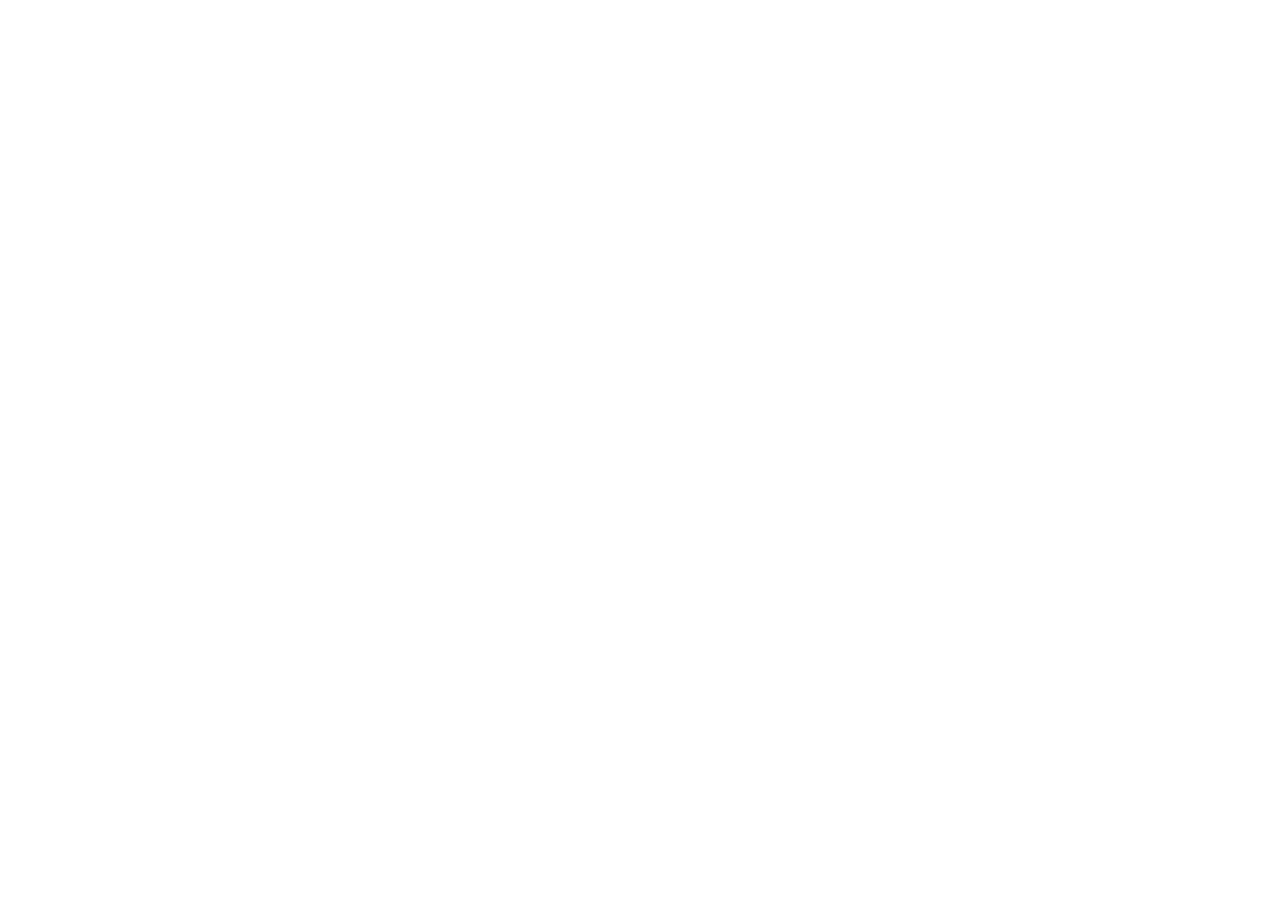
==== docs/index.html @ a7eb5d89 "Add files via upload" ====
<!doctype html>
<script src="https://cdn.jsdelivr.net/gh/kitao/pyxel@2.8.3/wasm/pyxel.js"></script>
<script>
launchPyxel({ command: "play", name: "Newgame0318.pyxapp", gamepad: "enabled", base64: "UEsDBBQAAAAIAOMNdFzLtXdbDQAAAAsAAAAiAAAATmV3Z2FtZTAzMTgvLnB5eGFwcF9zdGFydHVwX3NjcmlwdAuKjw+Ij4931yuoBABQSwMEFAAAAAgA4g10XLkzhNAFNgAA7A8BABcAAABOZXdnYW1lMDMxOC9SX19QX19fRy5wee19a3PbuJLo9/wKjFK3hp7IHlEPW9Y5nlt+KI53/bq2M5lMKldFS7TNDUVqSSq2Tyr//XY3QBIgAZKyk83c3VFNxhLZaDQajUZ3A2h480UYJWzx+OD6Lzz+I3KCWTh/8eIlO3TmLrtMnMSNX1xe7V6NJ1dHV8djtsM64vfro/HxAfy20/dn707hZ1f8PBmfvoWfPfFzb/eKF++LB4e7J+Oz38cX8GggPdo/Hu/is00k4srzXXb1uAAaro6Ox5PLoz8RxZC9ZBfuZzdK3BlLQvh9E0YsTpxrz/eSxza7Xibs3mVTJ4Cnnu+zWeTcs173oddl8SLyoFEsDJiXcLSHF7uXl9Qy+vn67GJ8eUUto98nZ29Pr3aPeOPoyTug9oIaRz/3dy/TttFvwYmBQHd8dsZbJMoeH8OvLf5r7+Lo4JDaJFq4e4o83ea/jnd/30U6BGGXp2fv8Kega/8NkDnZPz67HFM/dOXHZ+djpMEWJJ6e7+MvQeDeGbXXHqT0/44k2JvA11P3nu07n13iPfbBibNgB07isHXg+cyNvdsAuH4MgrJ+7cTw9V0Y+TMCs05Dduk6a1CqMzqMnDhuM3v0OozcOGmz7ugkXAaJ4wVt1hu9A8mKrAt3Hn52Z2tt1h/tO3Hiu202GF2F9wAzHO1F3uwWnmyPLqG6NjseHTufnTa7HF0G4X2b7Y32Qqxjf4QUvyCBnJzsnkNbPrxg8Gl1n/lptQWey2d9vheelMxn40nRqVC1uDV4BvDHVkp1uzZ8KhEZ6FFKcTTViAz8kUulaCoRafqrUCpHU4VI1+9KKRlNBaIcj/yRiql48FGNPGsR2cqPKkw6PGopu/RpiKdcsAGiMp56NDpEJTxN0GgQFfGo4B3xqUdUwKNH0wCRiseEph6RgsfW4RHfVsCjQSN9r0Yk4SnC1eGxV8CTt0uDx9biKUF1OtWMVhBV4KnpLxVRFZ5K+THiaTgiatv1BEQN5XAFNJXjYgU0NeO9KZbvqMfqUZWRmPBU4NIiqcJTxGVC0ARPt5vKcw2WWjzddLz/jedvPH/j+RvP/yw8Zb2e4jE91+LZ5p8m9FThQRy2rSIy4Dmmj6FdhGegItLjOa7H04Se42o8Ov7wKaxMTV9FU+gvDRrNp0xNrfiY8ew/G43m84PxlKyQp+IpcuhZeKQOAzwfX7w42T2fvDs6uHrDdpjvBlYW9vrQ+bhGb9+Mjw7fXBVfr1FENbwP8pCeNX5YOMGMR1F5eBQjqa+Xvs8up5HrBqw72HyAf0pMb3P02g/DqM22Ru8c33+B8U417rZV80k5srVZ+XkSHFWgvk6fqHDinwSXPnka3NZmqd5NTb3fur2lVtbBldrzTLhSu79je7dEK1Vxyn6ncNwNwOeyt5z//v5wRfoMcKWWPguuxI8tLVyZ/vTzN9yz4T5ydShr6FQ/koKmH4qGTl+Dgp76oGDZ5cL1/RHVOHNv2GTiBV4ymVix69+0WeDM3TabLybTEJdV3Jsbd5pMkscFPF2E9260xoviB0tsYAGoCv+oLwQOeCe+qa8lzAAi/3rJfr5zHf/nNvt55sydW/dntSSRAWXoL60m+uG14/OGxS8uz8fHx8CDXVwIo2dW6w3ga7VZr52h7nXWBOTro4txDvnai1yA7OeVt1m3kzFv/86JnGniRjUMvFsgE9vMSRJn+qmNgG4Qw4t4McP/IaU7p2HgNmen8zC5W8Cru4X6QvsQoecL4n2xVzQPOZXwgn9RXwrS4a34pr6GBsEr+L/62Hc/uz6tcqq9/rCgpVDl4W3oz8pPOZMIN33xbtJvrg/kfPiogi8XMydxJ3HiJLEF/ZV2j/IcISWOv2T7jj9d+gDAOMF80TEM2PiP8wwscO8nWXvYK2ZlTfn1VxKOFBBIzGF/kxiRV0lkeTc32McZ6LoEqkAqrMzgyyBCOF7tsAH7hfDrYeYE0zXCCEGohEnloRKIhFIiTUOOAjFXISI3WUYBu4qWubSJZ68d6P10OJ6EQdxsMJYGInTf5NFzfRiOKH/pd29+O7nxfPd7Ds7nDLeMbFSa6ffycMpg8h8qUNpOAEm/pkw9Stx5DUfL0wJweI4L8DudxkyrnQGApT8LjQ0CUjkLqPwlSpC/9CXX3W6cGBv20GaP0P3Qdup6LhXl1jwA2gf10SM8eixwF9AgZ+GPVtXhH/VFuHBx58OOKt+n5/s1BIv52o1jmKvAe/LiyTz87AW3O4SozW6cqTvxntwSs8iLKnE6EV8LPEgpQUak3ws4ws/uJPHm1JEF9S/ohhfpN/QR2Z6/dHHfB24XwV0f7BAdyY2NjVJpXnOHF5vRpg8otlxQKd+9SXCjCIu827ukOFsIDjuLhcQ0VO5hUmibqti5inphbOQreT7E+azw/jcwS0ZA8Ak8YrgF6REesJsImB8rFVVxj5oCwjHD3uRbrjamd6E3da0PVgeYsNZm+Hedvtht1sG/6+mXDv79uKagCwBd8Jjq6weYArECITLw41GBVn68ZG+JpUz0SDbBIvUKJPBjBjKJXQZEE/k72GOF/lTKuL621HqpmG0qtm5L5TrFYl1TscpSvSp2gBYC3T8Nfd+LPeDDvZfcsXsH7BrQpL7zSKoUcIfJHXQsKIC4yCUQSxTABSgI59p3Ld47bdZKQMhba6pI8koPwuDnBGv5xLwgCUVFJUAU8Qf20w5VkTywMMJuT38/ljHLTULKgoxqGPIMv7vaMuF0ulx4kr7TAWGwiOPzAqIgWExjPQ2CeA79E5fTnIsb1GXQsvwJdVxgaJGGSsUS0X2uI9f5pIUQeiNFZq6SD652rop5x6Zzwe5iYZgLpC6n/ZYb+M7qDjbbjP6XeAkYNK1zfMcuzg/ZeRQmIc60rXycF4xv3JuJXlG+ObMM+ZKdkxyBNIfRzAtoO6eCZoGTTLeg2RePfNehoWYHtBqVs3u6N4/KAJNoOfAcP7zlu0oLJhW9mSTuAxoFRccBhpIAAMfO++yWZJLbFPRuAiII79FAgBqvIjTj7u9C3A7qRC5LYIChCkhCHYG70/9cwphPcNQfeDGOQWZd4PzDrsLFWrG+DDglvNWqAEmnAajnNc0XGHSN78J7HIUogN6NN3UQ9oVEEgVsjb2XPPBtnOpD6gBT76047+qRLJyIavmgDJXM9bZafzrBo/XGjcI1dOpxxoI64N+gzYZrbVOpfw//tbROwFDBUl2AteHfFvn6WPhDHg74aEZyvAwc6zzywJRENPaQo+pTcMHuZmgw/[base64]/jQEdwU0X7iMmO9Et/jjPvgJCbkCPTjjguSRICEcKsfLd2is3IVJG8Fwdz8+9VGEC4BjBDwY7x4cv/+p9bFNVgGZzSUCh9TfrbE/E7RdheTPOxz5gTuHSeAY9C7aNll1kXsLCprIeAyXbL6MATxCQbh3fT8FjWURiTeQEOHr2RpKulz0WodLJ5pxUu7w8AJuhycjLRQzRJTcbWDNF26ccNMN30XuFAz1iD0iR9+ckwl1ci5X2tVUaqNOtbFWL/Kp0iPmo1ODVd3fgV/MWyFaRJVTJ73BwwHY9hiXB4npCHd4F8bJ/85ZXlSAmUxgS0/caHrnBImo9w5RBiE543xWRF7S/[base64]/zvXJ4s6hiFqBECAwgtkXGERRRC0FAoMU7SjajwLC1FqpCWRCTDz0IEukZK9Bg81RztSaChy8cz65kyzMVYycgLtwpwkMFGoEaYuciY4W/uaR3khsPlsATu9fJJcj8CHc9WkY4DkpEKIFiF8EsyoNMHI0fo7pkA++olX/3csrUCYB6EM5DPQyA+oQWHbcp529sOlFurUgK4kPiZltFnFNAuKKhCeutCtB9bawzJSXIZFSCgEWje+cRAYnEdw6LpYwso5bZq/us4OinR240sJRYCHDdtkMG57XMmCL3ToMXpBYWOGaFu4l70JQONQFMGJhRgCRi5nDfA+mh/Am62/f++Sy1h9/vH/fQn7euQ8GlH/8QdMNxpyB/+/fZ7/AC+qsdwcDEy1ny4gAY/KxYAa1oA2ofFPNzPeWEK7byJtp0eDbCRCH8cTWF0Aw6nQfvnY6LS00d6NF8+MPnY/IAkuIjpC6DynKj2XC3YepuwBCf3f8pTuOItzOcgSy/0DfNWLWuFJaJG59XHvRaCBki7/fbxw0kadnMd/+EczXV5ozv6AxwVZI3Mlt5CzuvCkuP6poo2VgSYuUIsSDx0ZlVFlwp4iutGrZwbA3xoSs42V8x0OI8dyBSfTGp2WRWZjERSI8XM0msQKbLrG41zyk/3przAi8QD6AKYf/2Wv/0L/nHrBtm+skMHARwF20+2to4oBUBI9s4QWfJKp107s9YvyUJzQXw00uGWduXQOHSgONsFMvmlpoq/a4C1/Rhgx0QN5OBVLfC9wUEv9glGGNIkbL4JOujd0RS8+vMusinH56ZFOYFG5+nUbOLejaR9+taa69KbWXKjtwok9sD4Zz8Oth5D5S6F2Ol+Gp5Rj9JQ/MoNsluEugQLBmMC8WUixI37hN4oG9zYMvPY1kcDgO0O1xCekhYf/[base64]/g/[base64]/[base64]/bWJqkDPoJESgGuIc2dOQEt9CcAY9ud9dG+vZ6hNXjw1Xb2u0Rw5wUzDpYBuD2cPuOJo66Bm/[base64]/UC3F7NZ+jLJr6I3V2FClvYHnxck/Xy2pnWSaEtW3OSMXYdSvuRpBaJvQqHwqtm1vBhiEZCnx14iNELA4r178G8gsS/3xnq0ICeOyCb7nUEhgUiuLoPuanrPoKynroYrweJtuI77wZzSNmLB1r3Zk7MIvc/l9CXtfKba8N6/gGvt8vcg4mygUIT66Z9yerbA/6BD1pFYurM47K51n3gdlAGgJ6vzCSDl/92AaYN+GvI1NNQhTS5+I25hKQU2PTGdWbN2MTbIfFJy6aXDG3ZCAzLRy4LFvIB93qBhVCr5W2xicE8X9jdDMIQQzhGMbMuvRmZv2foFQmeMwtFsEEMoTlDh1q5qy+kYWS9h55L0jH0Gu0kFC0z+NJ8Y42BF7T618Clbj4GN5/ADCy0MjNwqb2CGRITUH2voO36HWbhxtMZc24xDJXAgAVX1blxZQknsSevi+/F3cEGkL4RD2k47dgDZtHwihPnMS7aVs3Vaa2W7DeeZpDR9lMVQJd7yMpkQwoAeVCvKPumOEuqKPvd760omzMKpevpnKLSDVgFA+TsYn/MeErGVGXWq8h+pUltdzOIJ6pI5oKX2UBPrsDPYZmfzWdoKv1U0aPC3aKyeI7SbMIe1JwrjMvN57CHSj95ZG6vwB5x1ijGOKcTJbgQ+X7H3kQleoRohSpFvh2MXx+dHp0est0rDnN1xnZ/Pzs6YJiT9Hj3XEJ76Xtzl7bd25v1RiFKXvqvgrHcCQa3ZJiGbsvjhYdEOYzdSdlXzTD0dLYqYuWIhwPIUwYu2XKiG4yrVVpIgex+ujpQE5If8pWEtIxOhRAgercqoNSWw/DaxyUadGRrm8OBmjeHAsvcHtCtdXCcQx64F15bTX8RtClSwueebgYhC+U0jBa4/YiCmbUN5UCNGspDk2L1YVgMKBmDjgiNf8noNAZWhxxgKDdl35kmSxi0FMyrawgHat6QLSErfW7I1YXpNze5SPXF+qGhj7f6mRyoSEExgvF2ufAiD4bUsInOGK6qNHL5GmrowxWDYV/0nmD3tuhNVYQwGHgY+u6cUTCmltDt5mNf2BmC93yWMWo4u9PNuNkvyAZ4bweRc4tyTiGLegVlNx/SooDoch5ENrGU8GJjMnj+pCjM793EYzyGV09rt/moFNE5UfdmlYbHRbSuIZwvIIYphET50dR9F/o3QHy/yUAUUCswGnVQzmjtjEecHgi1bg/EhMC/DNXZj2/Epm2nOHc1GWkCagV+bwqSB4bFbc5OUhqV/oO91clAZAfwYHxydsqOzy4O0F0A4wT0PK2IGAiz1VUTCtZ268G3ROCim/4zw2MPCOxb4gAG/sRaTGF/USoN6IpS+LOmFKdtk8OLzR0loU3hht0CXA3aIWc43wgyxF08MuP3lzGu9R/TBvTX4NfyLYwerZJftNl5mx222cZawXa0JRRjZ3onNmfFIE0P9mY1RXwFJZ2/KLAsglHy4jaoPL4u41RE61OUYkWXT221LOHQqSFZB213UuRV61QS7s1GuPl6YhoggX9N4LcEfK8enls76czcTbd2+HgODBmKHXohcXuDWbPQFGjKeCFiYikHZS103ry7ev2V+kuAN+2wfneVDuv1m/YYB9+sZqnsLx1yjuArQ7QgxTpI92k0I2LQWYl/g04uZo3QD1N7d7MJdDaTNaKFQxv5d8gs8MFQ2GsVJqLaboZqW5lsLnEhj40piwP6yK//kOW4g5ub/OJOrBjL0DyG01jLsfEkBh4Vam3h/z63CtavPWL7YXDjRfNfL+kQgR6f2LzZmvZUfEGr4M11R+yNZ0DSTZHYadGcKMUm643YCR6i0KPpCTRu77Y37SOCWEFlKwT180U/Pbp+1rQcocowSlaE5XAnqXxMnOc0SB7g32ObzSnTxk7rBlODtNQ0B3ORk2OHidfqllmASB7YP1kHz4fDt992WJ41EB89Zi8f05c8JdVITeIiI4WBjZvMcQ/[base64]/NCZpR0yIVVu6fpKUglgTN/eAjDPDDJxA3HCrLzLHAekwFM5MKsHpcgD0E7P/uedn/D0Q8tysBXGjUhcwv9YazhMNjoDdXjN04hs6XQrfDLZpACrOH7K92sM+MydCuUWF8q2GcWek4iz3nwr25BjSxFs1yLgYcP02LkgoSvOK3Is3U5hbODno/KroDB3YabAlGhTPNqfMaOkgIjL6Zmh3dOD8vmHtOgGynsws3LWiTBgehZ4wM0MMbxTwm1O+FpzvDwm1xL+t8Bsi63GKdqeDi0pXaVJeKjK3CStaChdk0fUWrxZ6WozbXuW6BmYellBl4W9ANumcMu7AhOFrFJ0m43QZRGqlihO0WnaFN8RmjZFuKWRH/x8rGEgniN7DgMxJoWsEzv1yR7u8ManpA0btVWEiFDYBrmwDfjPFJVxrCmosuCNNORo19qAEyqw9XRjjvNMeWSY/tTkSinH1spFK6evDMo4hRUh5GnsprULDpE/Y190RFL6rq9iHnNn8kSWt6tmMssAaye0DLJiUiu2RTOxZSCrT26GEu1UnMvpvNLexFRH+c+NNCeeNr9XhoJfaxjmOhc3T4LFDf7pDjzewG8bMy/CXrAmhHAyWZPK3xaB/yP0AivDAoIKML1uq10iTJpGiyfzMBGSQOc+eHESW2lF2txQx8AzOkaZsoL4xvNE8bAUc9IgaKc8VF6yqzsvZr6Lp1RgOsKVWzqsDhh5milevDvUFi9FZIAaUVc7Y5Cu1oPx3ttDPIaMByvi5XQKg0IDtsD31k0LW+nO1DaO2Je0hq+t4jyjO0ObInvnRAEmf5PKk/TcoDW5IaESRxHH9AfX05yYFfCWcO6HSxjOiA55wb4Ue/4rVOsivZnUI5sn17dzIeskZihysrQ/U1Rf4tWL0fQOXaj50k883Aq6CBMYhp7j4+ZVOhYuRWQAX3nyMIr53uFJS6a8bS5WJDZDs4Z+OpC0jN2WBmWGMVdtKKfEAmgVEax2jfbMa3l0GUYWZ9s5yjfrbnRegZAusBNidr5/Qn12jYEVpGFjvuj9unHvfDYg4bEVTGoRALLNHsaEwxtgPltiNj0+3Dzaz0X1adEocYTNHpjn07mlH105OJKJsWU88eGH4WIHfTN9gYJyxE8D8aeqxBB47UBnUbYVyo0FHci+ZP33lbsfX2i0lYaAlLdR8WFE8kFEFQY8RQbx8TZ3MMVEALMuzEiRGEM/+06cUNJg9+dC3/KpKXttzEuR5nfkUCIpnVSwpLRlU0HJvFbmGPel0mHf2g/nN49vjyZ4PNmeoDSV1JmKHwTlg3TPbpvll+x+XKm2bpPadlTLZ6UKeitVkN3xu1IdfV0d5W7OK3xRljApGRuj1BslOSina/uNdTSiVYZbx/yVBrmqkpRScplXxUSYae5G1CBjjAK02Z/sk/vYRnsI9+TdQrEFzELXyyQJg1+9YIHpkUIeMSoKMFcZ10mwsPjXfx+/n/xJcTXtq4vx1duLU/177Mnz3QN7svf26ursdLKr0bCSisK1m7Ja0hjfJO96wEIaHjXQp2M54dKwXKQcp9iplAvAiAeHnRkNxhWbYDkZn741Y0GTvAkW3RCV8Yj4oMrrsmzKCWr0Yq6ArOsS48p5bPQ4ZAg+SAoTguiDwrSQVlDM/FjSyP/VAt0sHyV+ipmGTcT+YSZ2fLm/ez5uRuyebg5UBxaK39M8QVOeKV076ULvEkfU/MRSsFHPIIkJb89VBhjafwA/EHakxuCgzvWiSq3KO5xSrwS4aSjqaDsAtdCcOoIu01dS+VXplFej73j8+qo5fQRdpO+hjn/dZ9B3gcsozQnk4GUKazjYM1NYOzq/kyp5yY5wLgf1wdfKQ57WE62+GzxlgQctc/dcVXowdjztSFKgblQmUA5sTyNs+TSTg9oEWup3HWgXQDUiogPtEWiJAOUHpRVALkh5TbUO3pRnjPZ4xugpzxYNROMv9BWmIl2/3umb5sn8jWmjVdOlr/eoiBIvu41B9+EW44zn0rMo/yYvssEvBhA/lPsaxDNxbYP4xSdiTRBfqQkTCovZyfoADhv5pV+kGr/+1NJkZMJPdVayPO8vLhzRLQnQl9MN5aIEM0mSzQx+5OH4aoRUYeGv7PDs+EAT4m3UrhyDsV3FGYpn75/johkNPp6cjEfaj/4cgxct7xXAJWR+5goq5EJBBuiEVuXY/2J9PrrUkJEiPIWgmmTclDPEl1b7c6q1eelF9tgQc2K6mp6g95NrPLtckcy92bgTxE+VbO3T+kztRRoqU7Xr07TrdACNcxm1noKinszTtuugtQ+fun4qf0prqYXWNFgySz9qb9GYrE6TT512tyjb6LrPlF+JM3ceMKkY/VrXuW74adQY3JNRo1fK2xvM6qA4nKuq3t/9XRPMSD8veXaGd060YMfKoDdA7jLrBCxkzDILZog1wCP5W2ts/Tf+eo9ZeyFezxPLEHbHwDxBsBAfpHnQoyGVCeoOoK/uMI1wizrriykqtXUVQRMiDFai4THDdBFTeIJbLgx6FT/5RG9qAZDypCZsb63aggsSDDdLBj0XXVXZgNWk6VIbHEs/K49LMdSmuiu4yrDzHHauhy0vHZcDF/KHM5Ff59CWf9Xal2Us6nUUUG01PN1cYO5iDkPXUPSfaqwY99EouyL3KZdunhQCZtLhw5CnM32h4JPy8aYS/wsbgnLk88K9N4P5GO+b0xbLWfqoFLtz6dAmlSsFRyiy9N8/NoIDJ8gGTvkSmWBDXj34HxNTkR8ZIilJOj6TfHzqIzB/[base64]/[base64]/VmyON9xwXfdLyASbl+kj4f8kXp/0ZBl9ccvhSj6+ZO/6dPFX8PDdobZpisC35MTWcpWi2r4r8aCw2E0OK/qipxblDqvGmrdIzjGDjWk3ZbNZSUfY8K+kQrmcjSl7pKMHPjw7fKLKcNoB8lpd0bWB573YmJUq8g64t098bw0VKfy+Z0ik6Qrp077ZjCtPrAi8AS4chvgM1PaRm/OCV9T9+vsWC0TPGnxafGi/QqC3ecc/SWxq91Cgipvz47Pgen9tpezpO48bpPJ3B841sH4v0oxUkoRzV+o/fWDUpEmYVHwnF5LuBJRGp2Uz7rfVUNVmvGpD1oxUWp9l0VaFE9odC6z4adZ8em+xQ08Zs6QbW7PZUza7sjEhF+vndixUqyXw5o5b7puEsqb8fMqZ/1DDKgwt/pVFkoupHjRv13k4pINN4rMgYMgdderhBY8fg4Bpm6+YTdTPx/6+RfL2Z8Ww+/dABVCawbKX8BUZUEzJ/wBAjqV346cgqU1k/zFIRWqjTD4j2zzjl/KyXpfkCQ4dYaL6YTMM4qVv8N02fgKK6ZOM5LStRntdqB7HA+99h/iq23tI8/VGzWBPaGsxlP3pi4wRrpjOlJeWhBuMrC4trx4NOpXixF4B3FkxdC8q3yUU2aAKABpDiMM6MSPMQ5XSL/[base64]/6Q7I+o+uNMl7qYCOEuKNxvJK0R57+9wS525/f8sakVpD2SuhHRFP6JA/bO0QNiQ1SJn2AqE5W1XeFKOamddWMjkUZltAz/SutFr38Wj3K50a1Z6bSSJapuhgEq7zovSXZr28bwMKi3ErNFYlUJyjgxgNz7mWDGM24IE9kpQ5ZME4soqPvDib9VOE/dxZtQ9z6RIsxYo7q3PQfC2TS8o7FQwcXo3SZzpJw2vZ/[base64]/RozmQzrjYXmUdpTkrKV2Nx+nWZGndEbNmM1wF8etviM0PaYZ4fip7DJlYKEroBtXybxuaJRWMwwORQ6jNaQlVN/V6cAK6pwOIxHfyumoIaJazt7igZcv6R6Q8kCvlLDVB7q9ph5D5LO6mIxk+0s7+2dWpWaklWSFbFpcP5vqzqXIR8JKK2ZUtMK9VrPqEbQu/9eFO1tOgb3p1A+Ys5mrbE+4NxNMW1XaMo4fagDYUm1+i3MjM0pqzxSFTlCPPHSUuViuultCUW34aHsjM4RSqRUM+CWtaG1FKygfcgZ9iqd+Mph/opEnD+KyOqvRvdpW8fFx5yWxOkKoczKNbLStCyq2PFgqjahSI8ubKhu2TSXd9X2Z4jwMWen2SLsipSOLK/ojmNz4wAX87DiMZqlZ5yT1/knZtXExpR93TuL09Nt9GPkzPL33rZydeuYeiAZUZbrUOuhGjIeOFxjxuQ+LySPuO/3Kxn+cFxH7n/3JcqHd+9nonF7tmdkpEoAOeTVxRqWU5uvBLR5xMSKibUlpfzmg4S9H1QJyGc7dMHCZ7352MX/bcqHthtKObG3L8KWmafVCVfae+Yl2PiHdewvlsJLj+9Y0Heq6LquIIRmc/3snpmpmLFwm5aFR3JaDegq36wOhaIL6bpZEsY51v/5anEoaiVzhOKi6U3YlHsuPtPG9tLStvm2WEV0Th5ziTTZWfawxiz+pyarKAagscFXo0jUYkP36nk/j+YXHH9b7o4/lRG0qU0pTy49aozf21Wp9pkCbQ7KNY9lVtFYv7hX5XDgZbtiMoA2cVkavtNsBSntyq7r2iYt8RS5Ymqdika9sAX2Xpb0mFL0yUdSYXd95Kb0gP/kuzE4eIjFOn1yc5GUXHplNY5ttyg5a4cHqq6Z9sdyHWL1q4Xs8seqanbBZzU3312QFajbD1pDVS3cKr0BVxWbhb0RVfySWIlbvJVpmqOoj/KwwjJtvUKgcBVqFX5naxVzMGD7Cj7Tu1XQdS7tO25DKZ1BqMksW4ULO9pB1j3aCMEbDv0dnNp1c8aMx6gRltfvsftQessoNWVk3/LC9Y7Xk/aCJjiSDAvor7xWTJWKFXWCimGabWWvmYAr+iiBtRrFJgfIVpjZiNytQ/PBBqaEBI8VNKdDv3anZy6ZgWGlPm1Kyes92IwWkO36Bn7+uAvqWBzVES+WDGn8phWY8BaF061/vkEYd3/4rFFrl4FzpnIaC8pvuQM26UDMytbtQq5j6jXeiVlX1Y3ejZlz7i+5IreLcd5b8p25GzYRVN6HSynJhg0bF8BK7Uvn5wGw2ri7ByVtbaxK/6f7wOBlmgzCHLcyU93445U0XkTJ5UI+CZvdomAuUbu3UZ8Ewp2rRVFuRZKR8+xrdupJFfGeRcw9Sj/euT+giB7H99aHN5Fj+S3YAgKx1sbFxvrGxcdhiyxhTGvGS/KJ1lrl6Mb9zhl+IdV28on03gBd04Qfl9B1RhgG5MN5MRAkt+MjMr5eQkNA979CiBQyNT27M7IHIZSDBHN3QXRyf3EdcyFtEbox4Z8sIKXdSKtq8fgfmvZyGUjA6u43GfGsIErPDtrclQS/2oYAptgvXFKTFV6VyLPEbBbaEQPuJhZ3TZnZ6SyzeXC9urxctv9Ch6CooUFF3UzxUWkH0km3ocPSKOPDqwhVx9Is4ehkd+K2I41yHY1DE0e+vTMdmEcdgdX5sFXFsrs6PYRHHVkZHf1jGcagO3uIqDUc19WNLSmFkEOfaS3DK2mFo04Wa6oT+kp0F/iMfR7TjO035wZwbvkUmHfE3XuDFd5hxhFo/fKVPwi2Pjd9wbP/CtvWZz3hz5exONJbQBOlW7EfgxTA/iTXEey7pqsxz1BBsfHo1vsD1+ktsCczMWw2ufzFdaUMMnDsLiwAmJ7vn7fzS77Z0xXe6vmnKP5BjE7cSWGl2JwMY2Ta0jL2MLT2XS7lKpeIi4YsJu5yn5uk39WTcoaxaxJz8nu+2nGsrzYWUJ0WqZQ9PQPX/A3dOSjcQSTRQVir0QnSbEb4xF5tzUm+efFuRN1BTLfb0tnhr07N6x3izEyErJUZf9Y41rb7OX3AVBXMA/mvtn50eXuxevT3evTo6O738iW43Nhbbyu5OLm9rugUrcENVbsXSdP8vln4fLpkTgTKnvS7sjRuFVHPfTDCWpZuMCzr1ChV7uVqTpV9lznNPoFESPpre9ICFy8sU81Rkpub3RCJcCQVup4zBnyR1oq+A76Mx3Qa9n630t/4EW9VC3q6Ja8PFHd94n7Ph3map9L+H/1pa4Eu6a+nVzfza9j5H8uHyfHx8DNPUxfhjPbLjZeBY55HnxsmauMAdUfbpEne0GgW6N+PdY01KxrL7XBzouKmTmldwRIrpzzRJvRpcBwi9QrnpknABfRgFLt1RjLe9l/cJJfdAi3RwXU2stgaGRx8ssqFG0CNQR0IUeQq9dUS2jv0F/yX3nFPa0YlFr+vLVgztYlm681vbBBprKpdTVco9PZxbVD5nITaualXmNruURNyrwRP0vxlfXk32j88uxwfZDSFpflYKgkhgZ+fjcqay3Dyebjz8MlznVYu0hpg+9bHw8JFGDxLxC7egh/Rfp6Cm81giznDldtaloXzJ3gL1p+f76/HCnaKAsf76zMPuRf0RLyIvAVvXSfiF0EDH+51+ea38JdsLZ48jtueDdrXs7lobz/PMRuzdHZSHJwN4Mn50YwmkhGSJCfLSTMO/FCRWZWKgY2JgYOKyTdfSlxhYloXK/Jl/WYEojA0p0aEa/qDn7Dp8wO68DhNwiQo+FykEVLY2ztXdHjhshbu/5dFfBpTmRFqwgaEZ3yJ3wZjBRohM+3JyxTWdLUEKgtTrdgdPYvyCVQEqpYZsxi0kxu2wf8LUUYGWKMaZ/cOfv9K0/rFghBRjRjA8GN7fHDleQltIPzuej7liNao9TfZY1OevcSu14D1q9Qj1u0knd20xcyJje5uVOrgEWzBMRBsy+imuRYO5yywXY1B0T1WxkBfM3Ac0s8BzxuSs0Il543CQuhNP3aC0zMLpZUDolyHORD113+nnqiLgBevK5AOnSzMM/OvSGP/Mgy+98pSFsh/TxdKncgiuKBjIxH4+CWUE8RzYKCDZQFO8mvJIc8EGmXsBHU25d8nyFFFM/xE5iWXRIqTZKQ8WChga5Bm6p6b8E4e4l8qVLUVdgU6OmEOdxWTmJA58g6l4ftdmiHWhRlDPQGq9wPEpT+8VpwUqAlGJ5LM3yZwMUQxuzO+x/sx5EksGdkGfQG/OLW4v4lm2gi4saEHJcEh/8Ey+Sr8XxzC/[base64]/aeV+k0/9Qni2VAaBEUUoDefywcEC46eanHvOhn2JmPe50sXVc5nZkzSlpcJxjEEoR1oJqkrW4EX7LLNLSegNd2TcHRQ0M4/wFip3PIajR8LMb+TBMCYS6idHJEAnbVZjAmOameHewuQFtzXFvsEuBcmsAY8DC9UEw7fAm0WGnNN/TVuvyhK87WIGbydEz8UAWNgdAxqkTRXRAWGrD3PnksiiE3sfb1WHYludNzKu8JacjAG+Kqxmdz0Oq/gG5PRT5BTL1DiQc41CEkYHzBLMO8czFNPTDyOjFPAjr56Z1PP59fIwXBiBOOhDzFcyKaYYVhtIxPq3ChEsAN603oy+iKV/Zifg+X6jYYMi9Of/15FzBppv3xXAj1lIn0ZSfdS+z4NF/LOOEmOtDxxbPu+KisCEMzZHusA+tz5ix8v/i//6J//ut9fGDNNjL3rTcbly26IjGE8ay26g0TvjG67EHrg+JMujL6afbiK5bwCZeuwk2LYLWONee70mBjZeMOhWFKQQlup/p3JgtcRoLXCe5e6Ehs9sZCKG5aR2OvkiL7+JwzleTEYmzOpn0+Pcxs3jkSbuwqIGpQKWgfFsKsn7kkm2Zo6Almrl4/gGCRIR8Ze/F10ciuVdUiVL8Ubsww50EjMz1RFBvWOEjFOF0+qzxyYrpfEY7wlqXpLBbYucCfUl3IbQweXJLFblUOamaCbHplv5zBtoYBewLFwS+TquijfZWCpw3hm/GoLIwKCrjIVScYp0gYGfHByPWQMgUNq6yAZB2R9HmOs4cw8a6RvmPRxouQHtPQ5Z2zlbZ6fba6X6+vEMI2wo9QrySDtk/fMl3An7VhmiN9Ka9lm8SI/TaTqtluDFDrl4OjTNkTdtTz6SxSJoa16xB5WyJsqOkz5smGhxrGqzJsFm70Knp/Zj3vQVfxJ7kr2vlrv9OfNFu4HtCJ4ONkRkxFRZMPTemYiSgCYH2A9oMod9UPpQdZBpWZFOE8XQln/SlI/[base64]/0r7n0D9Xa9Iu+uAZ2u/QdiXXIYL4lzAEzsuh/2pslHKbDsbW83XNAgYjihtSV1QgOw2sfLSWBo5xqpAGOy2kYLbwwx1JO29AAyz7odLDKUhzlq0ga4HjtRe7lwgOvP8NjONFajefY+eyAqY8JkwSacp81QHPhzsCNupU4U75buAGa927iZRjKSr0BhqOp+y70bzIk20/q5iC8P7yDOTKXuLLEaoYHeZLp/ksaC9diLDyiWrHu79zIRQ/ykWKdqdoBdTONMHPHBBTV4s6bas4QSNqjmw79YTr0oQIk85ds+1i+jaxSididoh56rhLJbYFCkAcNdiVoM9isDPJo4cvrJivGUYYijjJUu7NpaMR4jj4/dqnxzeglxQaKBl12urLSnn1Y30SGDOt9owcBJ8VrppXANvnp2K1pJOVXEUehDBg8llIXHbppnZzn4RcJAQ/G4BKmQSpKfWx2kA3QTVfSilksjMte/XYWbJMX00r2R00qBamdQwweIKnwb3NQuUZVBN0y2HQyIY3SLGQBgezMfX4EPo8I0OmG9Nx1ORhVFR0oLUj2BtzetnXRgALP7ayAzNrUvLYNcr/qQeInZ7cQ3Ka1a+m8r6bJ3JtP+anJ1aj38+p9O9nxkQ6Ypq4c11VVCfC0HWN2C0vOkOCBqf2FHpQdxVW7z3QM87mRGKkXy9ENpf/SaIy5/0wRmRpmZxGYmgCMIFUThPl2bDaeqXuCW46fFVxz/FSpi3Tm0smgmRkFp9yujk8o6htaaqHXtWa+RbjJZok+3yvxkZ3Co7Tq3QVmQPh/[base64]" });
</script>
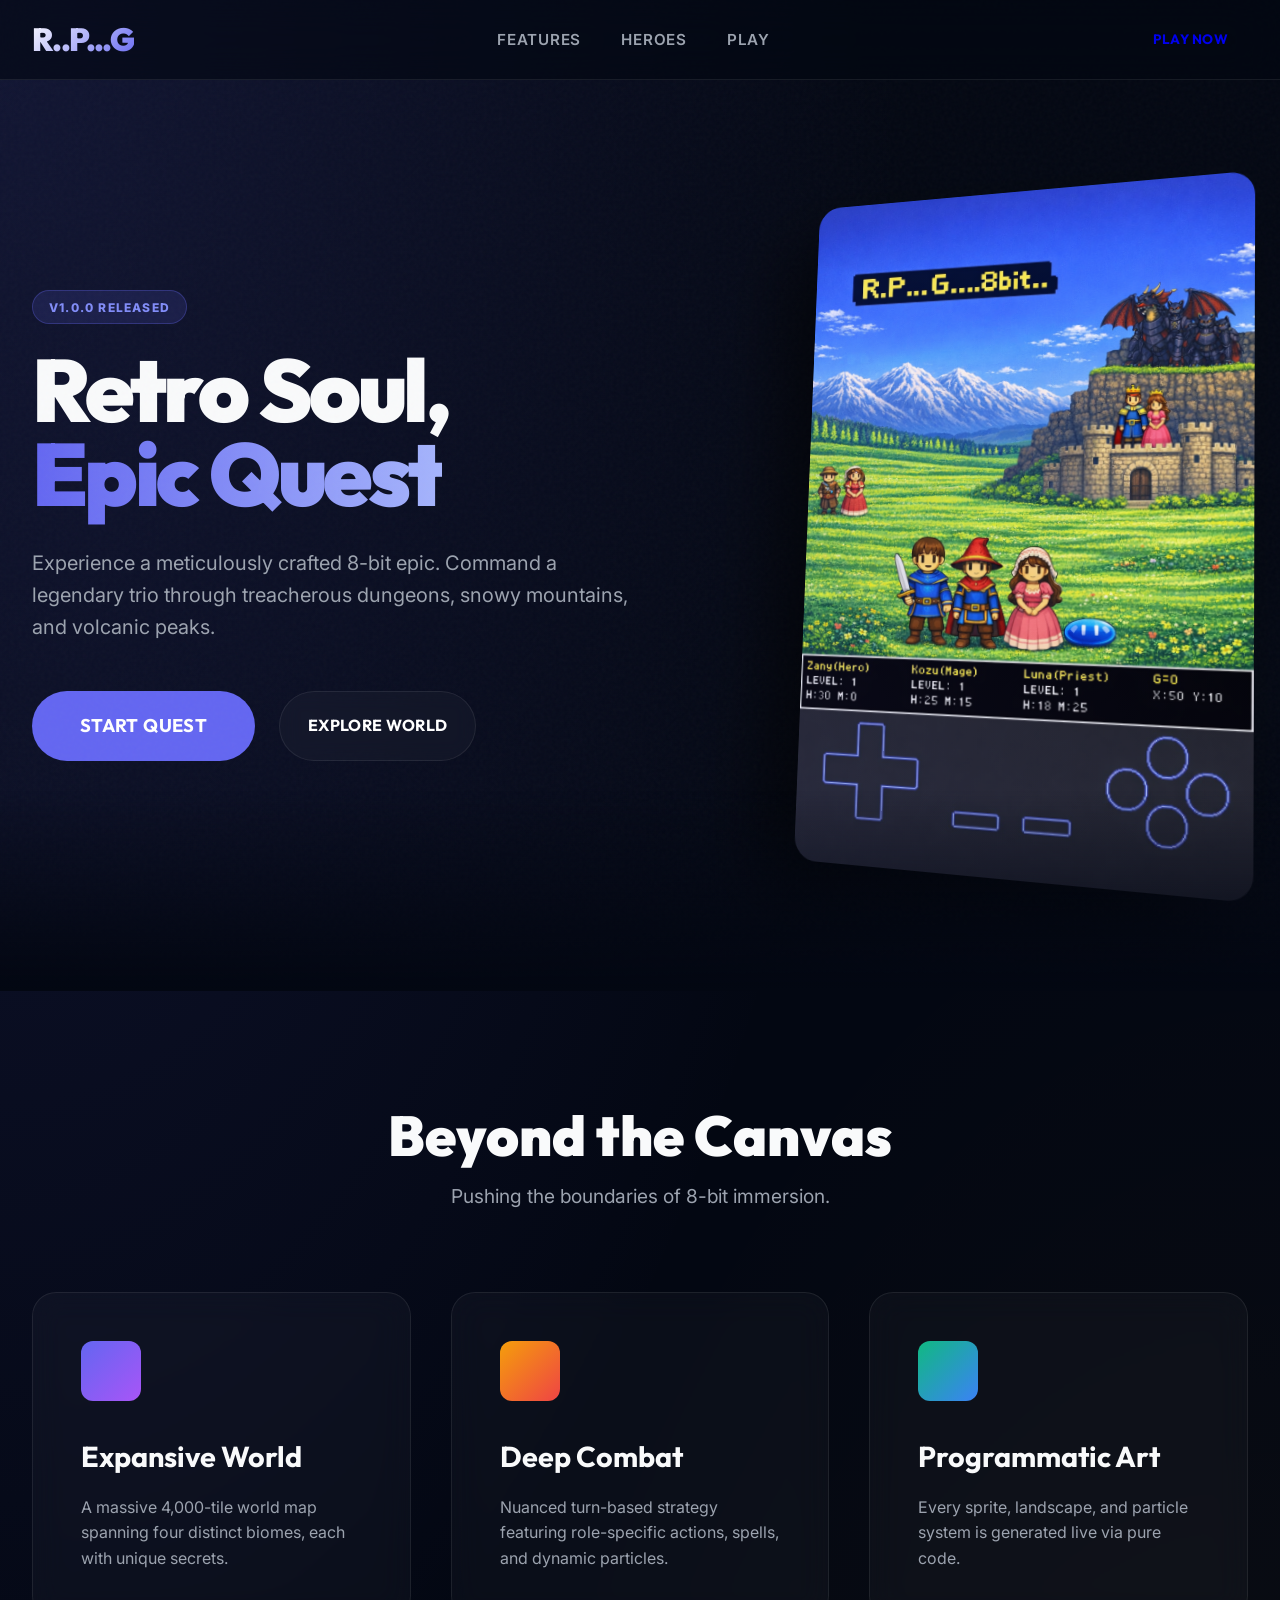
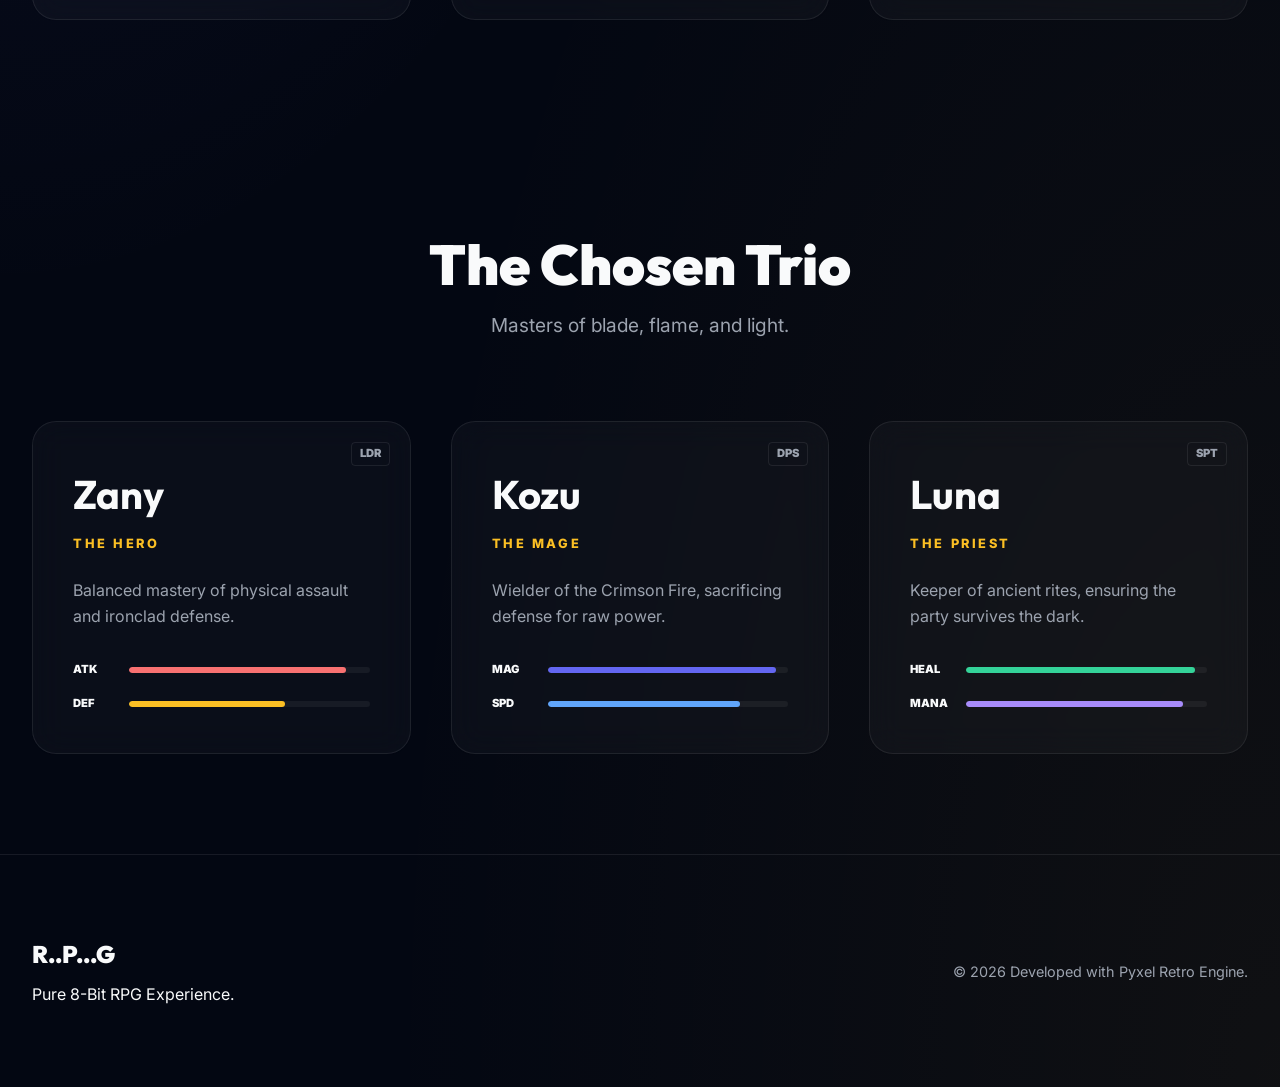
==== commit 4cfb6c8b: "Add files via upload" ====
--- a/docs/index.html
+++ b/docs/index.html
@@ -1,5 +1,145 @@
-<!doctype html>
-<script src="https://cdn.jsdelivr.net/gh/kitao/pyxel@2.8.3/wasm/pyxel.js"></script>
-<script>
-launchPyxel({ command: "play", name: "Newgame0318.pyxapp", gamepad: "enabled", base64: "UEsDBBQAAAAIAOMNdFzLtXdbDQAAAAsAAAAiAAAATmV3Z2FtZTAzMTgvLnB5eGFwcF9zdGFydHVwX3NjcmlwdAuKjw+Ij4931yuoBABQSwMEFAAAAAgA4g10XLkzhNAFNgAA7A8BABcAAABOZXdnYW1lMDMxOC9SX19QX19fRy5wee19a3PbuJLo9/wKjFK3hp7IHlEPW9Y5nlt+KI53/bq2M5lMKldFS7TNDUVqSSq2Tyr//XY3QBIgAZKyk83c3VFNxhLZaDQajUZ3A2h480UYJWzx+OD6Lzz+I3KCWTh/8eIlO3TmLrtMnMSNX1xe7V6NJ1dHV8djtsM64vfro/HxAfy20/dn707hZ1f8PBmfvoWfPfFzb/eKF++LB4e7J+Oz38cX8GggPdo/Hu/is00k4srzXXb1uAAaro6Ox5PLoz8RxZC9ZBfuZzdK3BlLQvh9E0YsTpxrz/eSxza7Xibs3mVTJ4Cnnu+zWeTcs173oddl8SLyoFEsDJiXcLSHF7uXl9Qy+vn67GJ8eUUto98nZ29Pr3aPeOPoyTug9oIaRz/3dy/TttFvwYmBQHd8dsZbJMoeH8OvLf5r7+Lo4JDaJFq4e4o83ea/jnd/30U6BGGXp2fv8Kega/8NkDnZPz67HFM/dOXHZ+djpMEWJJ6e7+MvQeDeGbXXHqT0/44k2JvA11P3nu07n13iPfbBibNgB07isHXg+cyNvdsAuH4MgrJ+7cTw9V0Y+TMCs05Dduk6a1CqMzqMnDhuM3v0OozcOGmz7ugkXAaJ4wVt1hu9A8mKrAt3Hn52Z2tt1h/tO3Hiu202GF2F9wAzHO1F3uwWnmyPLqG6NjseHTufnTa7HF0G4X2b7Y32Qqxjf4QUvyCBnJzsnkNbPrxg8Gl1n/lptQWey2d9vheelMxn40nRqVC1uDV4BvDHVkp1uzZ8KhEZ6FFKcTTViAz8kUulaCoRafqrUCpHU4VI1+9KKRlNBaIcj/yRiql48FGNPGsR2cqPKkw6PGopu/RpiKdcsAGiMp56NDpEJTxN0GgQFfGo4B3xqUdUwKNH0wCRiseEph6RgsfW4RHfVsCjQSN9r0Yk4SnC1eGxV8CTt0uDx9biKUF1OtWMVhBV4KnpLxVRFZ5K+THiaTgiatv1BEQN5XAFNJXjYgU0NeO9KZbvqMfqUZWRmPBU4NIiqcJTxGVC0ARPt5vKcw2WWjzddLz/jedvPH/j+RvP/yw8Zb2e4jE91+LZ5p8m9FThQRy2rSIy4Dmmj6FdhGegItLjOa7H04Se42o8Ov7wKaxMTV9FU+gvDRrNp0xNrfiY8ew/G43m84PxlKyQp+IpcuhZeKQOAzwfX7w42T2fvDs6uHrDdpjvBlYW9vrQ+bhGb9+Mjw7fXBVfr1FENbwP8pCeNX5YOMGMR1F5eBQjqa+Xvs8up5HrBqw72HyAf0pMb3P02g/DqM22Ru8c33+B8U417rZV80k5srVZ+XkSHFWgvk6fqHDinwSXPnka3NZmqd5NTb3fur2lVtbBldrzTLhSu79je7dEK1Vxyn6ncNwNwOeyt5z//v5wRfoMcKWWPguuxI8tLVyZ/vTzN9yz4T5ydShr6FQ/koKmH4qGTl+Dgp76oGDZ5cL1/RHVOHNv2GTiBV4ymVix69+0WeDM3TabLybTEJdV3Jsbd5pMkscFPF2E9260xoviB0tsYAGoCv+oLwQOeCe+qa8lzAAi/3rJfr5zHf/nNvt55sydW/dntSSRAWXoL60m+uG14/OGxS8uz8fHx8CDXVwIo2dW6w3ga7VZr52h7nXWBOTro4txDvnai1yA7OeVt1m3kzFv/86JnGniRjUMvFsgE9vMSRJn+qmNgG4Qw4t4McP/IaU7p2HgNmen8zC5W8Cru4X6QvsQoecL4n2xVzQPOZXwgn9RXwrS4a34pr6GBsEr+L/62Hc/uz6tcqq9/rCgpVDl4W3oz8pPOZMIN33xbtJvrg/kfPiogi8XMydxJ3HiJLEF/ZV2j/IcISWOv2T7jj9d+gDAOMF80TEM2PiP8wwscO8nWXvYK2ZlTfn1VxKOFBBIzGF/kxiRV0lkeTc32McZ6LoEqkAqrMzgyyBCOF7tsAH7hfDrYeYE0zXCCEGohEnloRKIhFIiTUOOAjFXISI3WUYBu4qWubSJZ68d6P10OJ6EQdxsMJYGInTf5NFzfRiOKH/pd29+O7nxfPd7Ds7nDLeMbFSa6ffycMpg8h8qUNpOAEm/pkw9Stx5DUfL0wJweI4L8DudxkyrnQGApT8LjQ0CUjkLqPwlSpC/9CXX3W6cGBv20GaP0P3Qdup6LhXl1jwA2gf10SM8eixwF9AgZ+GPVtXhH/VFuHBx58OOKt+n5/s1BIv52o1jmKvAe/LiyTz87AW3O4SozW6cqTvxntwSs8iLKnE6EV8LPEgpQUak3ws4ws/uJPHm1JEF9S/ohhfpN/QR2Z6/dHHfB24XwV0f7BAdyY2NjVJpXnOHF5vRpg8otlxQKd+9SXCjCIu827ukOFsIDjuLhcQ0VO5hUmibqti5inphbOQreT7E+azw/jcwS0ZA8Ak8YrgF6REesJsImB8rFVVxj5oCwjHD3uRbrjamd6E3da0PVgeYsNZm+Hedvtht1sG/6+mXDv79uKagCwBd8Jjq6weYArECITLw41GBVn68ZG+JpUz0SDbBIvUKJPBjBjKJXQZEE/k72GOF/lTKuL621HqpmG0qtm5L5TrFYl1TscpSvSp2gBYC3T8Nfd+LPeDDvZfcsXsH7BrQpL7zSKoUcIfJHXQsKIC4yCUQSxTABSgI59p3Ld47bdZKQMhba6pI8koPwuDnBGv5xLwgCUVFJUAU8Qf20w5VkTywMMJuT38/ljHLTULKgoxqGPIMv7vaMuF0ulx4kr7TAWGwiOPzAqIgWExjPQ2CeA79E5fTnIsb1GXQsvwJdVxgaJGGSsUS0X2uI9f5pIUQeiNFZq6SD652rop5x6Zzwe5iYZgLpC6n/ZYb+M7qDjbbjP6XeAkYNK1zfMcuzg/ZeRQmIc60rXycF4xv3JuJXlG+ObMM+ZKdkxyBNIfRzAtoO6eCZoGTTLeg2RePfNehoWYHtBqVs3u6N4/KAJNoOfAcP7zlu0oLJhW9mSTuAxoFRccBhpIAAMfO++yWZJLbFPRuAiII79FAgBqvIjTj7u9C3A7qRC5LYIChCkhCHYG70/9cwphPcNQfeDGOQWZd4PzDrsLFWrG+DDglvNWqAEmnAajnNc0XGHSN78J7HIUogN6NN3UQ9oVEEgVsjb2XPPBtnOpD6gBT76047+qRLJyIavmgDJXM9bZafzrBo/XGjcI1dOpxxoI64N+gzYZrbVOpfw//tbROwFDBUl2AteHfFvn6WPhDHg74aEZyvAwc6zzywJRENPaQo+pTcMHuZmgw/[base64]/jQEdwU0X7iMmO9Et/jjPvgJCbkCPTjjguSRICEcKsfLd2is3IVJG8Fwdz8+9VGEC4BjBDwY7x4cv/+p9bFNVgGZzSUCh9TfrbE/E7RdheTPOxz5gTuHSeAY9C7aNll1kXsLCprIeAyXbL6MATxCQbh3fT8FjWURiTeQEOHr2RpKulz0WodLJ5pxUu7w8AJuhycjLRQzRJTcbWDNF26ccNMN30XuFAz1iD0iR9+ckwl1ci5X2tVUaqNOtbFWL/Kp0iPmo1ODVd3fgV/MWyFaRJVTJ73BwwHY9hiXB4npCHd4F8bJ/85ZXlSAmUxgS0/caHrnBImo9w5RBiE543xWRF7S/[base64]/zvXJ4s6hiFqBECAwgtkXGERRRC0FAoMU7SjajwLC1FqpCWRCTDz0IEukZK9Bg81RztSaChy8cz65kyzMVYycgLtwpwkMFGoEaYuciY4W/uaR3khsPlsATu9fJJcj8CHc9WkY4DkpEKIFiF8EsyoNMHI0fo7pkA++olX/3csrUCYB6EM5DPQyA+oQWHbcp529sOlFurUgK4kPiZltFnFNAuKKhCeutCtB9bawzJSXIZFSCgEWje+cRAYnEdw6LpYwso5bZq/us4OinR240sJRYCHDdtkMG57XMmCL3ToMXpBYWOGaFu4l70JQONQFMGJhRgCRi5nDfA+mh/Am62/f++Sy1h9/vH/fQn7euQ8GlH/8QdMNxpyB/+/fZ7/AC+qsdwcDEy1ny4gAY/KxYAa1oA2ofFPNzPeWEK7byJtp0eDbCRCH8cTWF0Aw6nQfvnY6LS00d6NF8+MPnY/IAkuIjpC6DynKj2XC3YepuwBCf3f8pTuOItzOcgSy/0DfNWLWuFJaJG59XHvRaCBki7/fbxw0kadnMd/+EczXV5ozv6AxwVZI3Mlt5CzuvCkuP6poo2VgSYuUIsSDx0ZlVFlwp4iutGrZwbA3xoSs42V8x0OI8dyBSfTGp2WRWZjERSI8XM0msQKbLrG41zyk/3przAi8QD6AKYf/2Wv/0L/nHrBtm+skMHARwF20+2to4oBUBI9s4QWfJKp107s9YvyUJzQXw00uGWduXQOHSgONsFMvmlpoq/a4C1/Rhgx0QN5OBVLfC9wUEv9glGGNIkbL4JOujd0RS8+vMusinH56ZFOYFG5+nUbOLejaR9+taa69KbWXKjtwok9sD4Zz8Oth5D5S6F2Ol+Gp5Rj9JQ/MoNsluEugQLBmMC8WUixI37hN4oG9zYMvPY1kcDgO0O1xCekhYf/[base64]/g/[base64]/[base64]/bWJqkDPoJESgGuIc2dOQEt9CcAY9ud9dG+vZ6hNXjw1Xb2u0Rw5wUzDpYBuD2cPuOJo66Bm/[base64]/UC3F7NZ+jLJr6I3V2FClvYHnxck/Xy2pnWSaEtW3OSMXYdSvuRpBaJvQqHwqtm1vBhiEZCnx14iNELA4r178G8gsS/3xnq0ICeOyCb7nUEhgUiuLoPuanrPoKynroYrweJtuI77wZzSNmLB1r3Zk7MIvc/l9CXtfKba8N6/gGvt8vcg4mygUIT66Z9yerbA/6BD1pFYurM47K51n3gdlAGgJ6vzCSDl/92AaYN+GvI1NNQhTS5+I25hKQU2PTGdWbN2MTbIfFJy6aXDG3ZCAzLRy4LFvIB93qBhVCr5W2xicE8X9jdDMIQQzhGMbMuvRmZv2foFQmeMwtFsEEMoTlDh1q5qy+kYWS9h55L0jH0Gu0kFC0z+NJ8Y42BF7T618Clbj4GN5/ADCy0MjNwqb2CGRITUH2voO36HWbhxtMZc24xDJXAgAVX1blxZQknsSevi+/F3cEGkL4RD2k47dgDZtHwihPnMS7aVs3Vaa2W7DeeZpDR9lMVQJd7yMpkQwoAeVCvKPumOEuqKPvd760omzMKpevpnKLSDVgFA+TsYn/MeErGVGXWq8h+pUltdzOIJ6pI5oKX2UBPrsDPYZmfzWdoKv1U0aPC3aKyeI7SbMIe1JwrjMvN57CHSj95ZG6vwB5x1ijGOKcTJbgQ+X7H3kQleoRohSpFvh2MXx+dHp0est0rDnN1xnZ/Pzs6YJiT9Hj3XEJ76Xtzl7bd25v1RiFKXvqvgrHcCQa3ZJiGbsvjhYdEOYzdSdlXzTD0dLYqYuWIhwPIUwYu2XKiG4yrVVpIgex+ujpQE5If8pWEtIxOhRAgercqoNSWw/DaxyUadGRrm8OBmjeHAsvcHtCtdXCcQx64F15bTX8RtClSwueebgYhC+U0jBa4/YiCmbUN5UCNGspDk2L1YVgMKBmDjgiNf8noNAZWhxxgKDdl35kmSxi0FMyrawgHat6QLSErfW7I1YXpNze5SPXF+qGhj7f6mRyoSEExgvF2ufAiD4bUsInOGK6qNHL5GmrowxWDYV/0nmD3tuhNVYQwGHgY+u6cUTCmltDt5mNf2BmC93yWMWo4u9PNuNkvyAZ4bweRc4tyTiGLegVlNx/SooDoch5ENrGU8GJjMnj+pCjM793EYzyGV09rt/moFNE5UfdmlYbHRbSuIZwvIIYphET50dR9F/o3QHy/yUAUUCswGnVQzmjtjEecHgi1bg/EhMC/DNXZj2/Epm2nOHc1GWkCagV+bwqSB4bFbc5OUhqV/oO91clAZAfwYHxydsqOzy4O0F0A4wT0PK2IGAiz1VUTCtZ268G3ROCim/4zw2MPCOxb4gAG/sRaTGF/USoN6IpS+LOmFKdtk8OLzR0loU3hht0CXA3aIWc43wgyxF08MuP3lzGu9R/TBvTX4NfyLYwerZJftNl5mx222cZawXa0JRRjZ3onNmfFIE0P9mY1RXwFJZ2/KLAsglHy4jaoPL4u41RE61OUYkWXT221LOHQqSFZB213UuRV61QS7s1GuPl6YhoggX9N4LcEfK8enls76czcTbd2+HgODBmKHXohcXuDWbPQFGjKeCFiYikHZS103ry7ev2V+kuAN+2wfneVDuv1m/YYB9+sZqnsLx1yjuArQ7QgxTpI92k0I2LQWYl/g04uZo3QD1N7d7MJdDaTNaKFQxv5d8gs8MFQ2GsVJqLaboZqW5lsLnEhj40piwP6yK//kOW4g5ub/OJOrBjL0DyG01jLsfEkBh4Vam3h/z63CtavPWL7YXDjRfNfL+kQgR6f2LzZmvZUfEGr4M11R+yNZ0DSTZHYadGcKMUm643YCR6i0KPpCTRu77Y37SOCWEFlKwT180U/Pbp+1rQcocowSlaE5XAnqXxMnOc0SB7g32ObzSnTxk7rBlODtNQ0B3ORk2OHidfqllmASB7YP1kHz4fDt992WJ41EB89Zi8f05c8JdVITeIiI4WBjZvMcQ/[base64]/NCZpR0yIVVu6fpKUglgTN/eAjDPDDJxA3HCrLzLHAekwFM5MKsHpcgD0E7P/uedn/D0Q8tysBXGjUhcwv9YazhMNjoDdXjN04hs6XQrfDLZpACrOH7K92sM+MydCuUWF8q2GcWek4iz3nwr25BjSxFs1yLgYcP02LkgoSvOK3Is3U5hbODno/KroDB3YabAlGhTPNqfMaOkgIjL6Zmh3dOD8vmHtOgGynsws3LWiTBgehZ4wM0MMbxTwm1O+FpzvDwm1xL+t8Bsi63GKdqeDi0pXaVJeKjK3CStaChdk0fUWrxZ6WozbXuW6BmYellBl4W9ANumcMu7AhOFrFJ0m43QZRGqlihO0WnaFN8RmjZFuKWRH/x8rGEgniN7DgMxJoWsEzv1yR7u8ManpA0btVWEiFDYBrmwDfjPFJVxrCmosuCNNORo19qAEyqw9XRjjvNMeWSY/tTkSinH1spFK6evDMo4hRUh5GnsprULDpE/Y190RFL6rq9iHnNn8kSWt6tmMssAaye0DLJiUiu2RTOxZSCrT26GEu1UnMvpvNLexFRH+c+NNCeeNr9XhoJfaxjmOhc3T4LFDf7pDjzewG8bMy/CXrAmhHAyWZPK3xaB/yP0AivDAoIKML1uq10iTJpGiyfzMBGSQOc+eHESW2lF2txQx8AzOkaZsoL4xvNE8bAUc9IgaKc8VF6yqzsvZr6Lp1RgOsKVWzqsDhh5milevDvUFi9FZIAaUVc7Y5Cu1oPx3ttDPIaMByvi5XQKg0IDtsD31k0LW+nO1DaO2Je0hq+t4jyjO0ObInvnRAEmf5PKk/TcoDW5IaESRxHH9AfX05yYFfCWcO6HSxjOiA55wb4Ue/4rVOsivZnUI5sn17dzIeskZihysrQ/U1Rf4tWL0fQOXaj50k883Aq6CBMYhp7j4+ZVOhYuRWQAX3nyMIr53uFJS6a8bS5WJDZDs4Z+OpC0jN2WBmWGMVdtKKfEAmgVEax2jfbMa3l0GUYWZ9s5yjfrbnRegZAusBNidr5/Qn12jYEVpGFjvuj9unHvfDYg4bEVTGoRALLNHsaEwxtgPltiNj0+3Dzaz0X1adEocYTNHpjn07mlH105OJKJsWU88eGH4WIHfTN9gYJyxE8D8aeqxBB47UBnUbYVyo0FHci+ZP33lbsfX2i0lYaAlLdR8WFE8kFEFQY8RQbx8TZ3MMVEALMuzEiRGEM/+06cUNJg9+dC3/KpKXttzEuR5nfkUCIpnVSwpLRlU0HJvFbmGPel0mHf2g/nN49vjyZ4PNmeoDSV1JmKHwTlg3TPbpvll+x+XKm2bpPadlTLZ6UKeitVkN3xu1IdfV0d5W7OK3xRljApGRuj1BslOSina/uNdTSiVYZbx/yVBrmqkpRScplXxUSYae5G1CBjjAK02Z/sk/vYRnsI9+TdQrEFzELXyyQJg1+9YIHpkUIeMSoKMFcZ10mwsPjXfx+/n/xJcTXtq4vx1duLU/177Mnz3QN7svf26ursdLKr0bCSisK1m7Ja0hjfJO96wEIaHjXQp2M54dKwXKQcp9iplAvAiAeHnRkNxhWbYDkZn741Y0GTvAkW3RCV8Yj4oMrrsmzKCWr0Yq6ArOsS48p5bPQ4ZAg+SAoTguiDwrSQVlDM/FjSyP/VAt0sHyV+ipmGTcT+YSZ2fLm/ez5uRuyebg5UBxaK39M8QVOeKV076ULvEkfU/MRSsFHPIIkJb89VBhjafwA/EHakxuCgzvWiSq3KO5xSrwS4aSjqaDsAtdCcOoIu01dS+VXplFej73j8+qo5fQRdpO+hjn/dZ9B3gcsozQnk4GUKazjYM1NYOzq/kyp5yY5wLgf1wdfKQ57WE62+GzxlgQctc/dcVXowdjztSFKgblQmUA5sTyNs+TSTg9oEWup3HWgXQDUiogPtEWiJAOUHpRVALkh5TbUO3pRnjPZ4xugpzxYNROMv9BWmIl2/3umb5sn8jWmjVdOlr/eoiBIvu41B9+EW44zn0rMo/yYvssEvBhA/lPsaxDNxbYP4xSdiTRBfqQkTCovZyfoADhv5pV+kGr/+1NJkZMJPdVayPO8vLhzRLQnQl9MN5aIEM0mSzQx+5OH4aoRUYeGv7PDs+EAT4m3UrhyDsV3FGYpn75/johkNPp6cjEfaj/4cgxct7xXAJWR+5goq5EJBBuiEVuXY/2J9PrrUkJEiPIWgmmTclDPEl1b7c6q1eelF9tgQc2K6mp6g95NrPLtckcy92bgTxE+VbO3T+kztRRoqU7Xr07TrdACNcxm1noKinszTtuugtQ+fun4qf0prqYXWNFgySz9qb9GYrE6TT512tyjb6LrPlF+JM3ceMKkY/VrXuW74adQY3JNRo1fK2xvM6qA4nKuq3t/9XRPMSD8veXaGd060YMfKoDdA7jLrBCxkzDILZog1wCP5W2ts/Tf+eo9ZeyFezxPLEHbHwDxBsBAfpHnQoyGVCeoOoK/uMI1wizrriykqtXUVQRMiDFai4THDdBFTeIJbLgx6FT/5RG9qAZDypCZsb63aggsSDDdLBj0XXVXZgNWk6VIbHEs/K49LMdSmuiu4yrDzHHauhy0vHZcDF/KHM5Ff59CWf9Xal2Us6nUUUG01PN1cYO5iDkPXUPSfaqwY99EouyL3KZdunhQCZtLhw5CnM32h4JPy8aYS/wsbgnLk88K9N4P5GO+b0xbLWfqoFLtz6dAmlSsFRyiy9N8/NoIDJ8gGTvkSmWBDXj34HxNTkR8ZIilJOj6TfHzqIzB/[base64]/[base64]/VmyON9xwXfdLyASbl+kj4f8kXp/0ZBl9ccvhSj6+ZO/6dPFX8PDdobZpisC35MTWcpWi2r4r8aCw2E0OK/qipxblDqvGmrdIzjGDjWk3ZbNZSUfY8K+kQrmcjSl7pKMHPjw7fKLKcNoB8lpd0bWB573YmJUq8g64t098bw0VKfy+Z0ik6Qrp077ZjCtPrAi8AS4chvgM1PaRm/OCV9T9+vsWC0TPGnxafGi/QqC3ecc/SWxq91Cgipvz47Pgen9tpezpO48bpPJ3B841sH4v0oxUkoRzV+o/fWDUpEmYVHwnF5LuBJRGp2Uz7rfVUNVmvGpD1oxUWp9l0VaFE9odC6z4adZ8em+xQ08Zs6QbW7PZUza7sjEhF+vndixUqyXw5o5b7puEsqb8fMqZ/1DDKgwt/pVFkoupHjRv13k4pINN4rMgYMgdderhBY8fg4Bpm6+YTdTPx/6+RfL2Z8Ww+/dABVCawbKX8BUZUEzJ/wBAjqV346cgqU1k/zFIRWqjTD4j2zzjl/KyXpfkCQ4dYaL6YTMM4qVv8N02fgKK6ZOM5LStRntdqB7HA+99h/iq23tI8/VGzWBPaGsxlP3pi4wRrpjOlJeWhBuMrC4trx4NOpXixF4B3FkxdC8q3yUU2aAKABpDiMM6MSPMQ5XSL/[base64]/6Q7I+o+uNMl7qYCOEuKNxvJK0R57+9wS525/f8sakVpD2SuhHRFP6JA/bO0QNiQ1SJn2AqE5W1XeFKOamddWMjkUZltAz/SutFr38Wj3K50a1Z6bSSJapuhgEq7zovSXZr28bwMKi3ErNFYlUJyjgxgNz7mWDGM24IE9kpQ5ZME4soqPvDib9VOE/dxZtQ9z6RIsxYo7q3PQfC2TS8o7FQwcXo3SZzpJw2vZ/[base64]/RozmQzrjYXmUdpTkrKV2Nx+nWZGndEbNmM1wF8etviM0PaYZ4fip7DJlYKEroBtXybxuaJRWMwwORQ6jNaQlVN/V6cAK6pwOIxHfyumoIaJazt7igZcv6R6Q8kCvlLDVB7q9ph5D5LO6mIxk+0s7+2dWpWaklWSFbFpcP5vqzqXIR8JKK2ZUtMK9VrPqEbQu/9eFO1tOgb3p1A+Ys5mrbE+4NxNMW1XaMo4fagDYUm1+i3MjM0pqzxSFTlCPPHSUuViuultCUW34aHsjM4RSqRUM+CWtaG1FKygfcgZ9iqd+Mph/opEnD+KyOqvRvdpW8fFx5yWxOkKoczKNbLStCyq2PFgqjahSI8ubKhu2TSXd9X2Z4jwMWen2SLsipSOLK/ojmNz4wAX87DiMZqlZ5yT1/knZtXExpR93TuL09Nt9GPkzPL33rZydeuYeiAZUZbrUOuhGjIeOFxjxuQ+LySPuO/3Kxn+cFxH7n/3JcqHd+9nonF7tmdkpEoAOeTVxRqWU5uvBLR5xMSKibUlpfzmg4S9H1QJyGc7dMHCZ7352MX/bcqHthtKObG3L8KWmafVCVfae+Yl2PiHdewvlsJLj+9Y0Heq6LquIIRmc/3snpmpmLFwm5aFR3JaDegq36wOhaIL6bpZEsY51v/5anEoaiVzhOKi6U3YlHsuPtPG9tLStvm2WEV0Th5ziTTZWfawxiz+pyarKAagscFXo0jUYkP36nk/j+YXHH9b7o4/lRG0qU0pTy49aozf21Wp9pkCbQ7KNY9lVtFYv7hX5XDgZbtiMoA2cVkavtNsBSntyq7r2iYt8RS5Ymqdika9sAX2Xpb0mFL0yUdSYXd95Kb0gP/kuzE4eIjFOn1yc5GUXHplNY5ttyg5a4cHqq6Z9sdyHWL1q4Xs8seqanbBZzU3312QFajbD1pDVS3cKr0BVxWbhb0RVfySWIlbvJVpmqOoj/KwwjJtvUKgcBVqFX5naxVzMGD7Cj7Tu1XQdS7tO25DKZ1BqMksW4ULO9pB1j3aCMEbDv0dnNp1c8aMx6gRltfvsftQessoNWVk3/LC9Y7Xk/aCJjiSDAvor7xWTJWKFXWCimGabWWvmYAr+iiBtRrFJgfIVpjZiNytQ/PBBqaEBI8VNKdDv3anZy6ZgWGlPm1Kyes92IwWkO36Bn7+uAvqWBzVES+WDGn8phWY8BaF061/vkEYd3/4rFFrl4FzpnIaC8pvuQM26UDMytbtQq5j6jXeiVlX1Y3ejZlz7i+5IreLcd5b8p25GzYRVN6HSynJhg0bF8BK7Uvn5wGw2ri7ByVtbaxK/6f7wOBlmgzCHLcyU93445U0XkTJ5UI+CZvdomAuUbu3UZ8Ewp2rRVFuRZKR8+xrdupJFfGeRcw9Sj/euT+giB7H99aHN5Fj+S3YAgKx1sbFxvrGxcdhiyxhTGvGS/KJ1lrl6Mb9zhl+IdV28on03gBd04Qfl9B1RhgG5MN5MRAkt+MjMr5eQkNA979CiBQyNT27M7IHIZSDBHN3QXRyf3EdcyFtEbox4Z8sIKXdSKtq8fgfmvZyGUjA6u43GfGsIErPDtrclQS/2oYAptgvXFKTFV6VyLPEbBbaEQPuJhZ3TZnZ6SyzeXC9urxctv9Ch6CooUFF3UzxUWkH0km3ocPSKOPDqwhVx9Is4ehkd+K2I41yHY1DE0e+vTMdmEcdgdX5sFXFsrs6PYRHHVkZHf1jGcagO3uIqDUc19WNLSmFkEOfaS3DK2mFo04Wa6oT+kp0F/iMfR7TjO035wZwbvkUmHfE3XuDFd5hxhFo/fKVPwi2Pjd9wbP/CtvWZz3hz5exONJbQBOlW7EfgxTA/iTXEey7pqsxz1BBsfHo1vsD1+ktsCczMWw2ufzFdaUMMnDsLiwAmJ7vn7fzS77Z0xXe6vmnKP5BjE7cSWGl2JwMY2Ta0jL2MLT2XS7lKpeIi4YsJu5yn5uk39WTcoaxaxJz8nu+2nGsrzYWUJ0WqZQ9PQPX/A3dOSjcQSTRQVir0QnSbEb4xF5tzUm+efFuRN1BTLfb0tnhr07N6x3izEyErJUZf9Y41rb7OX3AVBXMA/mvtn50eXuxevT3evTo6O738iW43Nhbbyu5OLm9rugUrcENVbsXSdP8vln4fLpkTgTKnvS7sjRuFVHPfTDCWpZuMCzr1ChV7uVqTpV9lznNPoFESPpre9ICFy8sU81Rkpub3RCJcCQVup4zBnyR1oq+A76Mx3Qa9n630t/4EW9VC3q6Ja8PFHd94n7Ph3map9L+H/1pa4Eu6a+nVzfza9j5H8uHyfHx8DNPUxfhjPbLjZeBY55HnxsmauMAdUfbpEne0GgW6N+PdY01KxrL7XBzouKmTmldwRIrpzzRJvRpcBwi9QrnpknABfRgFLt1RjLe9l/cJJfdAi3RwXU2stgaGRx8ssqFG0CNQR0IUeQq9dUS2jv0F/yX3nFPa0YlFr+vLVgztYlm681vbBBprKpdTVco9PZxbVD5nITaualXmNruURNyrwRP0vxlfXk32j88uxwfZDSFpflYKgkhgZ+fjcqay3Dyebjz8MlznVYu0hpg+9bHw8JFGDxLxC7egh/Rfp6Cm81giznDldtaloXzJ3gL1p+f76/HCnaKAsf76zMPuRf0RLyIvAVvXSfiF0EDH+51+ea38JdsLZ48jtueDdrXs7lobz/PMRuzdHZSHJwN4Mn50YwmkhGSJCfLSTMO/FCRWZWKgY2JgYOKyTdfSlxhYloXK/Jl/WYEojA0p0aEa/qDn7Dp8wO68DhNwiQo+FykEVLY2ztXdHjhshbu/5dFfBpTmRFqwgaEZ3yJ3wZjBRohM+3JyxTWdLUEKgtTrdgdPYvyCVQEqpYZsxi0kxu2wf8LUUYGWKMaZ/cOfv9K0/rFghBRjRjA8GN7fHDleQltIPzuej7liNao9TfZY1OevcSu14D1q9Qj1u0knd20xcyJje5uVOrgEWzBMRBsy+imuRYO5yywXY1B0T1WxkBfM3Ac0s8BzxuSs0Il543CQuhNP3aC0zMLpZUDolyHORD113+nnqiLgBevK5AOnSzMM/OvSGP/Mgy+98pSFsh/TxdKncgiuKBjIxH4+CWUE8RzYKCDZQFO8mvJIc8EGmXsBHU25d8nyFFFM/xE5iWXRIqTZKQ8WChga5Bm6p6b8E4e4l8qVLUVdgU6OmEOdxWTmJA58g6l4ftdmiHWhRlDPQGq9wPEpT+8VpwUqAlGJ5LM3yZwMUQxuzO+x/sx5EksGdkGfQG/OLW4v4lm2gi4saEHJcEh/8Ey+Sr8XxzC/[base64]/aeV+k0/9Qni2VAaBEUUoDefywcEC46eanHvOhn2JmPe50sXVc5nZkzSlpcJxjEEoR1oJqkrW4EX7LLNLSegNd2TcHRQ0M4/wFip3PIajR8LMb+TBMCYS6idHJEAnbVZjAmOameHewuQFtzXFvsEuBcmsAY8DC9UEw7fAm0WGnNN/TVuvyhK87WIGbydEz8UAWNgdAxqkTRXRAWGrD3PnksiiE3sfb1WHYludNzKu8JacjAG+Kqxmdz0Oq/gG5PRT5BTL1DiQc41CEkYHzBLMO8czFNPTDyOjFPAjr56Z1PP59fIwXBiBOOhDzFcyKaYYVhtIxPq3ChEsAN603oy+iKV/Zifg+X6jYYMi9Of/15FzBppv3xXAj1lIn0ZSfdS+z4NF/LOOEmOtDxxbPu+KisCEMzZHusA+tz5ix8v/i//6J//ut9fGDNNjL3rTcbly26IjGE8ay26g0TvjG67EHrg+JMujL6afbiK5bwCZeuwk2LYLWONee70mBjZeMOhWFKQQlup/p3JgtcRoLXCe5e6Ehs9sZCKG5aR2OvkiL7+JwzleTEYmzOpn0+Pcxs3jkSbuwqIGpQKWgfFsKsn7kkm2Zo6Almrl4/gGCRIR8Ze/F10ciuVdUiVL8Ubsww50EjMz1RFBvWOEjFOF0+qzxyYrpfEY7wlqXpLBbYucCfUl3IbQweXJLFblUOamaCbHplv5zBtoYBewLFwS+TquijfZWCpw3hm/GoLIwKCrjIVScYp0gYGfHByPWQMgUNq6yAZB2R9HmOs4cw8a6RvmPRxouQHtPQ5Z2zlbZ6fba6X6+vEMI2wo9QrySDtk/fMl3An7VhmiN9Ka9lm8SI/TaTqtluDFDrl4OjTNkTdtTz6SxSJoa16xB5WyJsqOkz5smGhxrGqzJsFm70Knp/Zj3vQVfxJ7kr2vlrv9OfNFu4HtCJ4ONkRkxFRZMPTemYiSgCYH2A9oMod9UPpQdZBpWZFOE8XQln/SlI/[base64]/0r7n0D9Xa9Iu+uAZ2u/QdiXXIYL4lzAEzsuh/2pslHKbDsbW83XNAgYjihtSV1QgOw2sfLSWBo5xqpAGOy2kYLbwwx1JO29AAyz7odLDKUhzlq0ga4HjtRe7lwgOvP8NjONFajefY+eyAqY8JkwSacp81QHPhzsCNupU4U75buAGa927iZRjKSr0BhqOp+y70bzIk20/q5iC8P7yDOTKXuLLEaoYHeZLp/ksaC9diLDyiWrHu79zIRQ/ykWKdqdoBdTONMHPHBBTV4s6bas4QSNqjmw79YTr0oQIk85ds+1i+jaxSididoh56rhLJbYFCkAcNdiVoM9isDPJo4cvrJivGUYYijjJUu7NpaMR4jj4/dqnxzeglxQaKBl12urLSnn1Y30SGDOt9owcBJ8VrppXANvnp2K1pJOVXEUehDBg8llIXHbppnZzn4RcJAQ/G4BKmQSpKfWx2kA3QTVfSilksjMte/XYWbJMX00r2R00qBamdQwweIKnwb3NQuUZVBN0y2HQyIY3SLGQBgezMfX4EPo8I0OmG9Nx1ORhVFR0oLUj2BtzetnXRgALP7ayAzNrUvLYNcr/qQeInZ7cQ3Ka1a+m8r6bJ3JtP+anJ1aj38+p9O9nxkQ6Ypq4c11VVCfC0HWN2C0vOkOCBqf2FHpQdxVW7z3QM87mRGKkXy9ENpf/SaIy5/0wRmRpmZxGYmgCMIFUThPl2bDaeqXuCW46fFVxz/FSpi3Tm0smgmRkFp9yujk8o6htaaqHXtWa+RbjJZok+3yvxkZ3Co7Tq3QVmQPh/[base64]" });
-</script>
+<!DOCTYPE html>
+<html lang="en">
+<head>
+    <meta charset="UTF-8">
+    <meta name="viewport" content="width=device-width, initial-scale=1.0">
+    <title>R..P...G | An Epic 8-Bit Expedition</title>
+    <meta name="description" content="Experience a vast retro-inspired RPG with turn-based combat, magic, and deep exploration. Built with Pyxel.">
+    
+    <!-- Premium Typography -->
+    <link rel="preconnect" href="https://fonts.googleapis.com">
+    <link rel="preconnect" href="https://fonts.gstatic.com" crossorigin>
+    <link href="https://fonts.googleapis.com/css2?family=Inter:wght@400;600;700;800;900&family=Outfit:wght@400;600;800;900&display=swap" rel="stylesheet">
+    
+    <link rel="stylesheet" href="style.css">
+
+</head>
+<body class="mesh-bg">
+    <header>
+        <div class="container nav-container">
+            <div class="logo">R..P...G</div>
+            <nav>
+                <ul>
+                    <li><a href="#features" class="nav-link">Features</a></li>
+                    <li><a href="#characters" class="nav-link">Heroes</a></li>
+                    <li><a href="play.html" class="nav-link">Play</a></li>
+                </ul>
+            </nav>
+
+            <div class="header-actions">
+                <a href="play.html" class="btn btn-sm btn-glow">PLAY NOW</a>
+            </div>
+        </div>
+    </header>
+
+    <main>
+        <!-- Hero Section -->
+        <section class="hero-section">
+            <div class="hero-noise"></div>
+            <div class="container hero-grid">
+                <div class="hero-content">
+                    <span class="badge">V1.0.0 RELEASED</span>
+                    <h1 class="hero-title">Retro Soul, <br><span class="accent">Epic Quest</span></h1>
+                    <p class="hero-description">Experience a meticulously crafted 8-bit epic. Command a legendary trio through treacherous dungeons, snowy mountains, and volcanic peaks.</p>
+                    <div class="hero-cta">
+                        <a href="play.html" class="btn btn-primary btn-xl">START QUEST</a>
+                        <a href="#features" class="btn btn-glass">EXPLORE WORLD</a>
+                    </div>
+                </div>
+                <div class="hero-visual">
+                    <div class="visual-card">
+                        <img src="assets/IMG_4370.PNG" alt="R.P.G. Quest" class="floating-img">
+                        <div class="visual-overlay"></div>
+                    </div>
+                </div>
+            </div>
+            <div class="hero-fade-bottom"></div>
+        </section>
+
+        <!-- Feature Grid -->
+        <section id="features" class="features-section">
+            <div class="container">
+                <div class="section-header">
+                    <h2 class="section-title">Beyond the Canvas</h2>
+                    <p class="section-subtitle">Pushing the boundaries of 8-bit immersion.</p>
+                </div>
+                <div class="features-grid">
+                    <div class="feature-card glass">
+                        <div class="feature-icon ico-map"></div>
+                        <h3>Expansive World</h3>
+                        <p>A massive 4,000-tile world map spanning four distinct biomes, each with unique secrets.</p>
+                    </div>
+                    <div class="feature-card glass">
+                        <div class="feature-icon ico-swords"></div>
+                        <h3>Deep Combat</h3>
+                        <p>Nuanced turn-based strategy featuring role-specific actions, spells, and dynamic particles.</p>
+                    </div>
+                    <div class="feature-card glass">
+                        <div class="feature-icon ico-star"></div>
+                        <h3>Programmatic Art</h3>
+                        <p>Every sprite, landscape, and particle system is generated live via pure code.</p>
+                    </div>
+                </div>
+            </div>
+        </section>
+
+        <!-- Character Profiles -->
+        <section id="characters" class="character-section">
+            <div class="container">
+                <div class="section-header">
+                    <h2 class="section-title">The Chosen Trio</h2>
+                    <p class="section-subtitle">Masters of blade, flame, and light.</p>
+                </div>
+                <div class="character-grid">
+                    <div class="char-card glass" data-char="zany">
+                        <div class="char-rank">LDR</div>
+                        <h3 class="char-heading">Zany</h3>
+                        <span class="char-tag">THE HERO</span>
+                        <p>Balanced mastery of physical assault and ironclad defense.</p>
+                        <div class="stat-bars">
+                            <div class="stat-item"><span class="label">ATK</span><div class="bar"><div class="fill hero-atk"></div></div></div>
+                            <div class="stat-item"><span class="label">DEF</span><div class="bar"><div class="fill hero-def"></div></div></div>
+                        </div>
+                    </div>
+                    <div class="char-card glass" data-char="kozu">
+                        <div class="char-rank">DPS</div>
+                        <h3 class="char-heading">Kozu</h3>
+                        <span class="char-tag">THE MAGE</span>
+                        <p>Wielder of the Crimson Fire, sacrificing defense for raw power.</p>
+                        <div class="stat-bars">
+                            <div class="stat-item"><span class="label">MAG</span><div class="bar"><div class="fill mage-mag"></div></div></div>
+                            <div class="stat-item"><span class="label">SPD</span><div class="bar"><div class="fill mage-spd"></div></div></div>
+                        </div>
+                    </div>
+                    <div class="char-card glass" data-char="luna">
+                        <div class="char-rank">SPT</div>
+                        <h3 class="char-heading">Luna</h3>
+                        <span class="char-tag">THE PRIEST</span>
+                        <p>Keeper of ancient rites, ensuring the party survives the dark.</p>
+                        <div class="stat-bars">
+                            <div class="stat-item"><span class="label">HEAL</span><div class="bar"><div class="fill sup-heal"></div></div></div>
+                            <div class="stat-item"><span class="label">MANA</span><div class="bar"><div class="fill sup-mana"></div></div></div>
+                        </div>
+                    </div>
+                </div>
+            </div>
+        </section>
+
+
+    </main>
+
+    <footer>
+        <div class="container footer-content">
+            <div class="footer-brand">
+                <div class="logo-f">R..P...G</div>
+                <p>Pure 8-Bit RPG Experience.</p>
+            </div>
+            <div class="footer-links">
+                <p>&copy; 2026 Developed with Pyxel Retro Engine.</p>
+            </div>
+        </div>
+    </footer>
+
+
+</body>
+</html>
--- a/docs/style.css
+++ b/docs/style.css
@@ -0,0 +1,537 @@
+:root {
+    --primary: #6366f1; /* Indigo */
+    --primary-glow: #818cf8;
+    --secondary: #fbbf24; /* Amber/Gold */
+    --bg-dark: #030712;
+    --text-white: #f9fafb;
+    --text-muted: #9ca3af;
+    --glass-bg: rgba(255, 255, 255, 0.03);
+    --glass-border: rgba(255, 255, 255, 0.08);
+    --radius-lg: 24px;
+    --radius-md: 16px;
+    --transition: all 0.4s cubic-bezier(0.4, 0, 0.2, 1);
+}
+
+* {
+    margin: 0;
+    padding: 0;
+    box-sizing: border-box;
+}
+
+html {
+    scroll-behavior: smooth;
+}
+
+body {
+    background: var(--bg-dark);
+    color: var(--text-white);
+    font-family: 'Inter', sans-serif;
+    line-height: 1.6;
+    overflow-x: hidden;
+}
+
+.mesh-bg {
+    position: relative;
+    background: radial-gradient(at 0% 0%, rgba(99, 102, 241, 0.15) 0px, transparent 50%),
+                radial-gradient(at 100% 100%, rgba(251, 191, 36, 0.05) 0px, transparent 50%),
+                var(--bg-dark);
+}
+
+.container {
+    max-width: 1280px;
+    margin: 0 auto;
+    padding: 0 2rem;
+}
+
+/* --- Header --- */
+header {
+    position: fixed;
+    top: 0;
+    width: 100%;
+    height: 80px;
+    z-index: 1000;
+    display: flex;
+    align-items: center;
+    background: rgba(3, 7, 18, 0.6);
+    backdrop-filter: blur(24px);
+    -webkit-backdrop-filter: blur(24px);
+    border-bottom: 1px solid var(--glass-border);
+}
+
+.nav-container {
+    display: flex;
+    justify-content: space-between;
+    align-items: center;
+    width: 100%;
+}
+
+.logo {
+    font-family: 'Outfit', sans-serif;
+    font-size: 2rem;
+    font-weight: 900;
+    letter-spacing: -0.05em;
+    background: linear-gradient(135deg, #fff 0%, #6366f1 100%);
+    -webkit-background-clip: text;
+    background-clip: text;
+    -webkit-text-fill-color: transparent;
+}
+
+nav ul {
+    display: flex;
+    list-style: none;
+    gap: 2.5rem;
+}
+
+.nav-link {
+    color: var(--text-muted);
+    text-decoration: none;
+    font-weight: 600;
+    font-size: 0.95rem;
+    transition: var(--transition);
+    text-transform: uppercase;
+    letter-spacing: 0.05em;
+}
+
+.nav-link:hover {
+    color: var(--text-white);
+    text-shadow: 0 0 10px rgba(255, 255, 255, 0.3);
+}
+
+/* --- Buttons --- */
+.btn {
+    display: inline-flex;
+    align-items: center;
+    justify-content: center;
+    padding: 0.75rem 1.75rem;
+    border-radius: 99px;
+    font-weight: 700;
+    text-decoration: none;
+    transition: var(--transition);
+    cursor: pointer;
+    border: none;
+    font-family: 'Outfit', sans-serif;
+    letter-spacing: 0.02em;
+}
+
+.btn-sm { padding: 0.5rem 1.25rem; font-size: 0.85rem; }
+.btn-xl { padding: 1.25rem 3rem; font-size: 1.15rem; }
+
+.btn-primary {
+    background: var(--primary);
+    color: white;
+}
+
+.btn-primary:hover {
+    background: var(--primary-glow);
+    transform: translateY(-3px) scale(1.02);
+    box-shadow: 0 15px 30px rgba(99, 102, 241, 0.4);
+}
+
+.btn-glow {
+    position: relative;
+    overflow: hidden;
+}
+
+.btn-glow::after {
+    content: '';
+    position: absolute;
+    top: -50%;
+    left: -50%;
+    width: 200%;
+    height: 200%;
+    background: radial-gradient(circle, rgba(255,255,255,0.2) 0%, transparent 70%);
+    opacity: 0;
+    transition: var(--transition);
+}
+
+.btn-glow:hover::after { opacity: 1; }
+
+.btn-glass {
+    background: var(--glass-bg);
+    color: white;
+    border: 1px solid var(--glass-border);
+    backdrop-filter: blur(10px);
+}
+
+.btn-glass:hover {
+    background: rgba(255, 255, 255, 0.1);
+    border-color: var(--text-white);
+}
+
+/* --- Hero Section --- */
+.hero-section {
+    position: relative;
+    padding-top: 180px;
+    padding-bottom: 120px;
+    overflow: hidden;
+}
+
+.hero-noise {
+    position: absolute;
+    inset: 0;
+    background-image: url("data:image/svg+xml,%3Csvg viewBox='0 0 400 400' xmlns='http://www.w3.org/2000/svg'%3E%3Cfilter id='noiseFilter'%3E%3CfeTurbulence type='fractalNoise' baseFrequency='0.65' numOctaves='3' stitchTiles='stitch'/%3E%3C/filter%3E%3Crect width='100%25' height='100%25' filter='url(%23noiseFilter)'/%3E%3C/svg%3E");
+    opacity: 0.03;
+    pointer-events: none;
+}
+
+.hero-grid {
+    display: grid;
+    grid-template-columns: 1.2fr 0.8fr;
+    gap: 4rem;
+    align-items: center;
+}
+
+.hero-title {
+    font-family: 'Outfit', sans-serif;
+    font-size: clamp(3.5rem, 8vw, 5.5rem);
+    font-weight: 900;
+    line-height: 0.95;
+    margin-bottom: 2rem;
+    letter-spacing: -0.04em;
+    animation: fadeInUp 1s cubic-bezier(0.2, 0.8, 0.2, 1);
+}
+
+.hero-title .accent {
+    color: var(--primary);
+    background: linear-gradient(to right, var(--primary), #a5b4fc);
+    -webkit-background-clip: text;
+    background-clip: text;
+    -webkit-text-fill-color: transparent;
+}
+
+.badge {
+    display: inline-block;
+    padding: 0.4rem 1rem;
+    background: rgba(99, 102, 241, 0.15);
+    border: 1px solid rgba(99, 102, 241, 0.3);
+    border-radius: 99px;
+    color: var(--primary-glow);
+    font-weight: 800;
+    font-size: 0.75rem;
+    margin-bottom: 1.5rem;
+    letter-spacing: 0.1em;
+}
+
+.hero-description {
+    font-size: 1.25rem;
+    color: var(--text-muted);
+    max-width: 600px;
+    margin-bottom: 3rem;
+    animation: fadeInUp 1.2s cubic-bezier(0.2, 0.8, 0.2, 1);
+}
+
+.hero-cta {
+    display: flex;
+    gap: 1.5rem;
+    animation: fadeInUp 1.4s cubic-bezier(0.2, 0.8, 0.2, 1);
+}
+
+.visual-card {
+    position: relative;
+    border-radius: var(--radius-lg);
+    overflow: hidden;
+    transform: perspective(1000px) rotateY(-15deg) rotateX(5deg);
+    box-shadow: -40px 40px 80px rgba(0, 0, 0, 0.5);
+    transition: var(--transition);
+}
+
+.visual-card:hover {
+    transform: perspective(1000px) rotateY(-5deg) rotateX(2deg);
+}
+
+.floating-img {
+    width: 100%;
+    display: block;
+    animation: float 6s ease-in-out infinite;
+}
+
+.visual-overlay {
+    position: absolute;
+    inset: 0;
+    background: linear-gradient(45deg, rgba(99, 102, 241, 0.1), transparent);
+}
+
+.hero-fade-bottom {
+    position: absolute;
+    bottom: 0;
+    width: 100%;
+    height: 200px;
+    background: linear-gradient(to bottom, transparent, var(--bg-dark));
+}
+
+/* --- Features --- */
+.features-section {
+    padding: 100px 0;
+}
+
+.section-header {
+    text-align: center;
+    margin-bottom: 5rem;
+}
+
+.section-title {
+    font-family: 'Outfit', sans-serif;
+    font-size: 3.5rem;
+    font-weight: 900;
+}
+
+.section-subtitle {
+    color: var(--text-muted);
+    font-size: 1.2rem;
+}
+
+.features-grid {
+    display: grid;
+    grid-template-columns: repeat(auto-fit, minmax(300px, 1fr));
+    gap: 2.5rem;
+}
+
+.glass {
+    background: var(--glass-bg);
+    border: 1px solid var(--glass-border);
+    backdrop-filter: blur(16px);
+}
+
+.feature-card {
+    padding: 3rem;
+    border-radius: var(--radius-lg);
+    transition: var(--transition);
+}
+
+.feature-card:hover {
+    background: rgba(255, 255, 255, 0.05);
+    border-color: rgba(99, 102, 241, 0.4);
+    transform: translateY(-10px);
+}
+
+.feature-icon {
+    width: 60px;
+    height: 60px;
+    margin-bottom: 2rem;
+    background: var(--primary);
+    border-radius: 12px;
+    position: relative;
+}
+
+.ico-map { background: linear-gradient(135deg, #6366f1, #a855f7); }
+.ico-swords { background: linear-gradient(135deg, #f59e0b, #ef4444); }
+.ico-star { background: linear-gradient(135deg, #10b981, #3b82f6); }
+
+.feature-card h3 {
+    font-family: 'Outfit', sans-serif;
+    font-size: 1.8rem;
+    margin-bottom: 1rem;
+}
+
+.feature-card p {
+    color: var(--text-muted);
+}
+
+/* --- Characters --- */
+.character-section {
+    padding: 100px 0;
+}
+
+.character-grid {
+    display: grid;
+    grid-template-columns: repeat(auto-fit, minmax(350px, 1fr));
+    gap: 2.5rem;
+}
+
+.char-card {
+    padding: 2.5rem;
+    border-radius: var(--radius-lg);
+    position: relative;
+    overflow: hidden;
+}
+
+.char-rank {
+    position: absolute;
+    top: 20px;
+    right: 20px;
+    font-size: 0.7rem;
+    font-weight: 900;
+    color: var(--text-muted);
+    border: 1px solid var(--glass-border);
+    padding: 2px 8px;
+    border-radius: 4px;
+}
+
+.char-heading {
+    font-family: 'Outfit', sans-serif;
+    font-size: 2.5rem;
+    margin-bottom: 0.5rem;
+}
+
+.char-tag {
+    display: block;
+    font-size: 0.8rem;
+    font-weight: 800;
+    color: var(--secondary);
+    letter-spacing: 0.2em;
+    margin-bottom: 1.5rem;
+}
+
+.char-card p {
+    color: var(--text-muted);
+    margin-bottom: 2rem;
+}
+
+.stat-bars {
+    display: flex;
+    flex-direction: column;
+    gap: 1rem;
+}
+
+.stat-item {
+    display: flex;
+    align-items: center;
+    gap: 1rem;
+}
+
+.stat-item .label {
+    width: 40px;
+    font-size: 0.7rem;
+    font-weight: 900;
+}
+
+.bar {
+    flex: 1;
+    height: 6px;
+    background: rgba(255, 255, 255, 0.05);
+    border-radius: 3px;
+    overflow: hidden;
+}
+
+.fill { height: 100%; border-radius: 3px; }
+.hero-atk { width: 90%; background: #f87171; }
+.hero-def { width: 65%; background: #fbbf24; }
+.mage-mag { width: 95%; background: #6366f1; }
+.mage-spd { width: 80%; background: #60a5fa; }
+.sup-heal { width: 95%; background: #34d399; }
+.sup-mana { width: 90%; background: #a78bfa; }
+
+/* --- Console Section --- */
+.launch-section {
+    padding: 150px 0;
+    position: relative;
+}
+
+.launch-glow {
+    position: absolute;
+    top: 50%;
+    left: 50%;
+    transform: translate(-50%, -50%);
+    width: 600px;
+    height: 600px;
+    background: radial-gradient(circle, rgba(99, 102, 241, 0.15) 0%, transparent 70%);
+    pointer-events: none;
+}
+
+.console-wrapper {
+    max-width: 900px;
+    margin: 0 auto;
+    border-radius: var(--radius-lg);
+    border: 1px solid rgba(255, 255, 255, 0.15);
+    overflow: hidden;
+    background: #000;
+}
+
+.console-header {
+    background: #111;
+    padding: 1rem 1.5rem;
+    display: flex;
+    align-items: center;
+    border-bottom: 1px solid #222;
+}
+
+.console-controls {
+    display: flex;
+    gap: 0.5rem;
+}
+
+.dot { width: 12px; height: 12px; border-radius: 50%; }
+.red { background: #ef4444; }
+.yellow { background: #f59e0b; }
+.green { background: #10b981; }
+
+.console-title {
+    margin-left: 2rem;
+    font-size: 0.75rem;
+    font-weight: 800;
+    color: #444;
+    letter-spacing: 0.15em;
+}
+
+.console-body {
+    min-height: 512px;
+    display: flex;
+    align-items: center;
+    justify-content: center;
+    background: linear-gradient(180deg, #0a0a0a 0%, #000 100%);
+}
+
+.launch-placeholder {
+    text-align: center;
+}
+
+.status-box {
+    display: inline-block;
+    padding: 0.5rem 1.5rem;
+    border: 1px solid #10b981;
+    color: #10b981;
+    font-size: 0.8rem;
+    font-weight: 900;
+    margin-bottom: 2.5rem;
+    letter-spacing: 0.2em;
+    box-shadow: 0 0 20px rgba(16, 185, 129, 0.2);
+}
+
+.hint {
+    margin-top: 1.5rem;
+    font-size: 0.85rem;
+    color: #333;
+}
+
+/* --- Footer --- */
+footer {
+    padding: 80px 0;
+    border-top: 1px solid var(--glass-border);
+}
+
+.footer-content {
+    display: flex;
+    justify-content: space-between;
+    align-items: center;
+}
+
+.logo-f {
+    font-family: 'Outfit', sans-serif;
+    font-size: 1.5rem;
+    font-weight: 900;
+    margin-bottom: 0.5rem;
+}
+
+.footer-links p {
+    color: var(--text-muted);
+    font-size: 0.9rem;
+}
+
+/* --- Animations --- */
+@keyframes fadeInUp {
+    from { opacity: 0; transform: translateY(40px); }
+    to { opacity: 1; transform: translateY(0); }
+}
+
+@keyframes float {
+    0%, 100% { transform: translateY(0); }
+    50% { transform: translateY(-20px); }
+}
+
+@media (max-width: 900px) {
+    .hero-grid { grid-template-columns: 1fr; text-align: center; }
+    .hero-cta { justify-content: center; }
+    .hero-description { margin-inline: auto; }
+    .hero-visual { display: none; }
+    .footer-content { flex-direction: column; gap: 2rem; text-align: center; }
+}
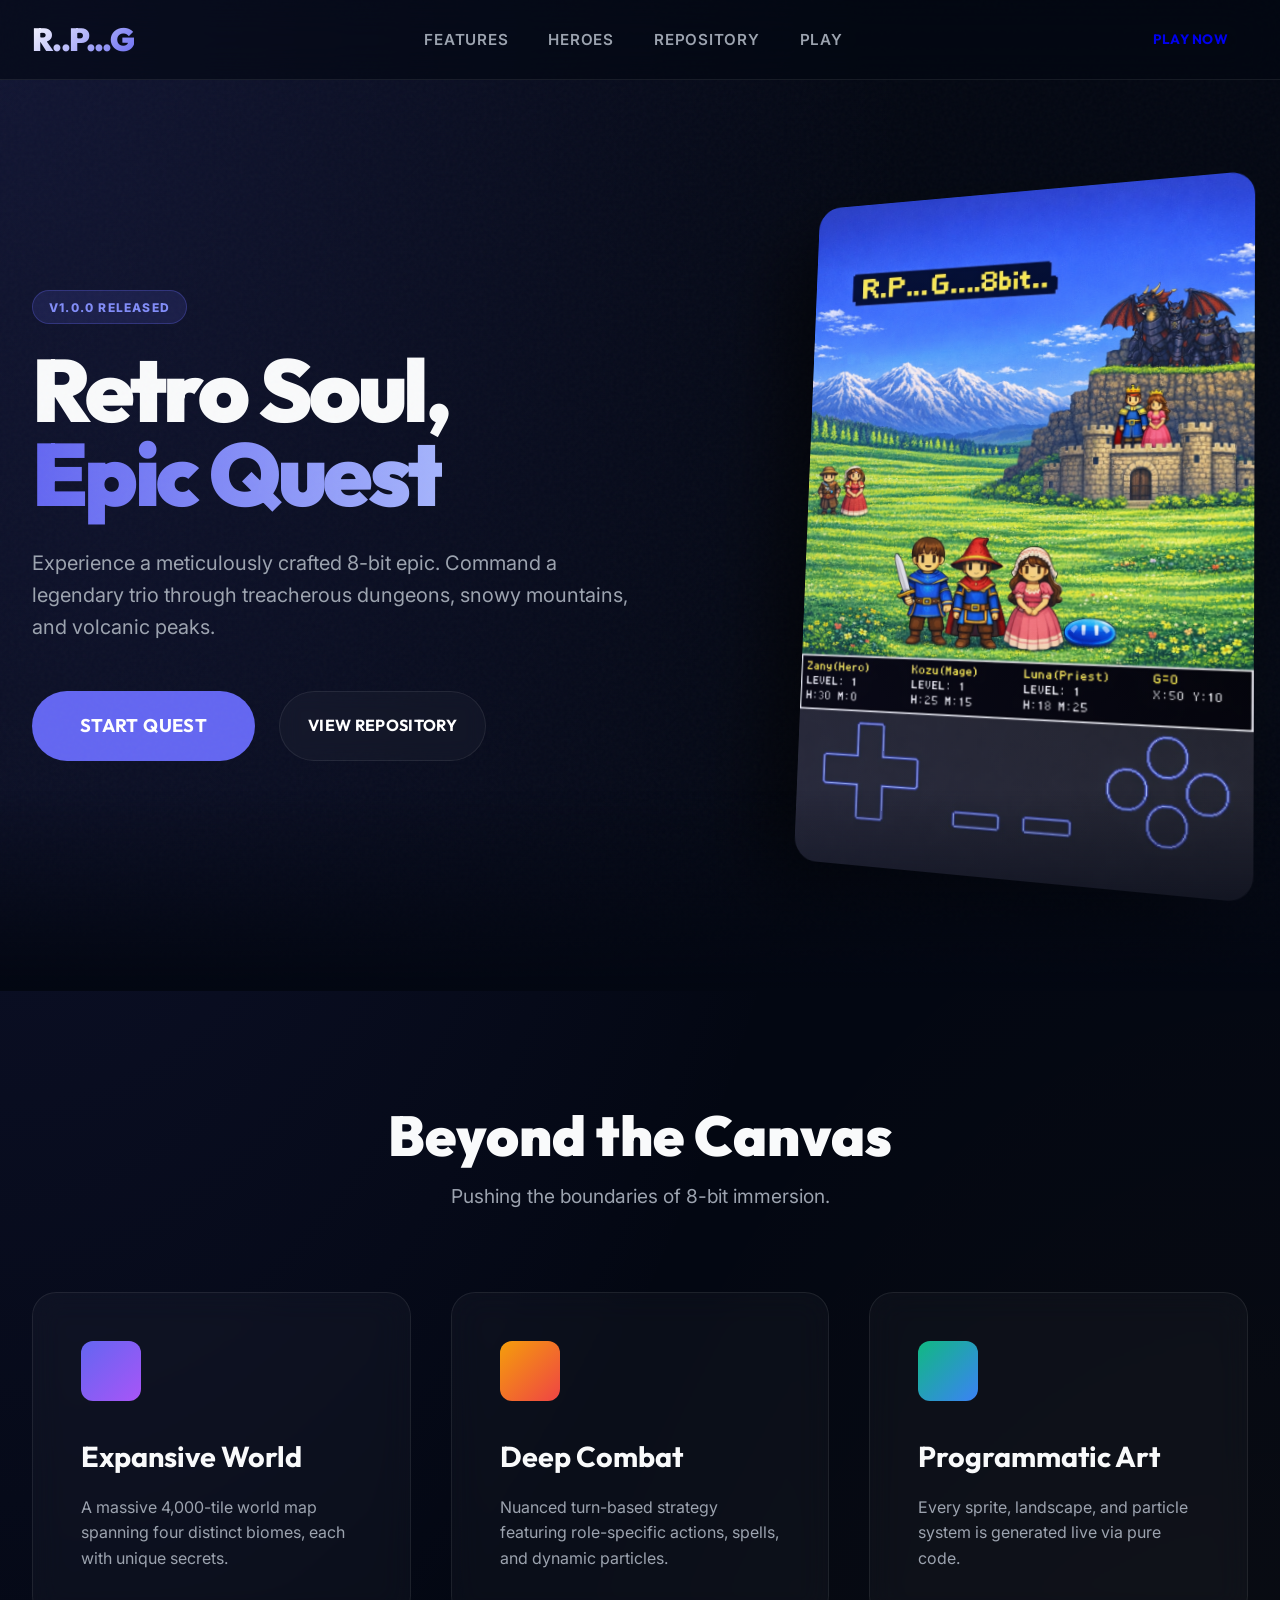
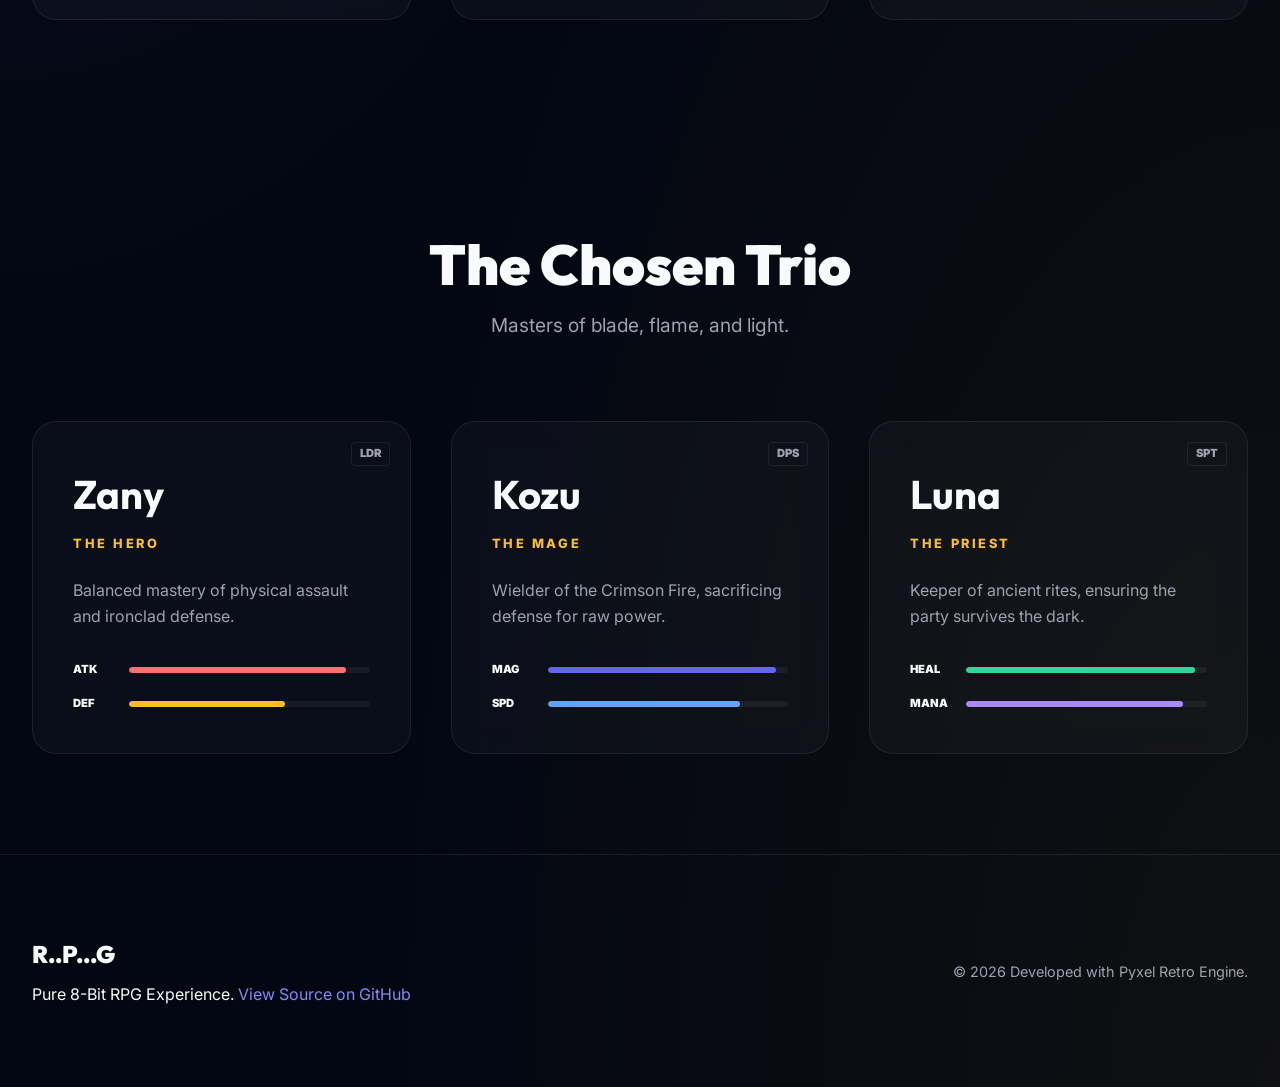
==== commit 726d286d: "Add files via upload" ====
--- a/docs/index.html
+++ b/docs/index.html
@@ -22,12 +22,13 @@
                 <ul>
                     <li><a href="#features" class="nav-link">Features</a></li>
                     <li><a href="#characters" class="nav-link">Heroes</a></li>
-                    <li><a href="play.html" class="nav-link">Play</a></li>
+                    <li><a href="https://github.com/oosawak/R..P...G/" class="nav-link" target="_blank">Repository</a></li>
+                    <li><a href="P_P__G___8bit.html" class="nav-link">Play</a></li>
                 </ul>
             </nav>
 
             <div class="header-actions">
-                <a href="play.html" class="btn btn-sm btn-glow">PLAY NOW</a>
+                <a href="P_P__G___8bit.html" class="btn btn-sm btn-glow">PLAY NOW</a>
             </div>
         </div>
     </header>
@@ -42,8 +43,8 @@
                     <h1 class="hero-title">Retro Soul, <br><span class="accent">Epic Quest</span></h1>
                     <p class="hero-description">Experience a meticulously crafted 8-bit epic. Command a legendary trio through treacherous dungeons, snowy mountains, and volcanic peaks.</p>
                     <div class="hero-cta">
-                        <a href="play.html" class="btn btn-primary btn-xl">START QUEST</a>
-                        <a href="#features" class="btn btn-glass">EXPLORE WORLD</a>
+                        <a href="P_P__G___8bit.html" class="btn btn-primary btn-xl">START QUEST</a>
+                        <a href="https://github.com/oosawak/R..P...G/" class="btn btn-glass" target="_blank">VIEW REPOSITORY</a>
                     </div>
                 </div>
                 <div class="hero-visual">
@@ -132,7 +133,7 @@
         <div class="container footer-content">
             <div class="footer-brand">
                 <div class="logo-f">R..P...G</div>
-                <p>Pure 8-Bit RPG Experience.</p>
+                <p>Pure 8-Bit RPG Experience. <a href="https://github.com/oosawak/R..P...G/" target="_blank" style="color: var(--primary-glow); text-decoration: none;">View Source on GitHub</a></p>
             </div>
             <div class="footer-links">
                 <p>&copy; 2026 Developed with Pyxel Retro Engine.</p>
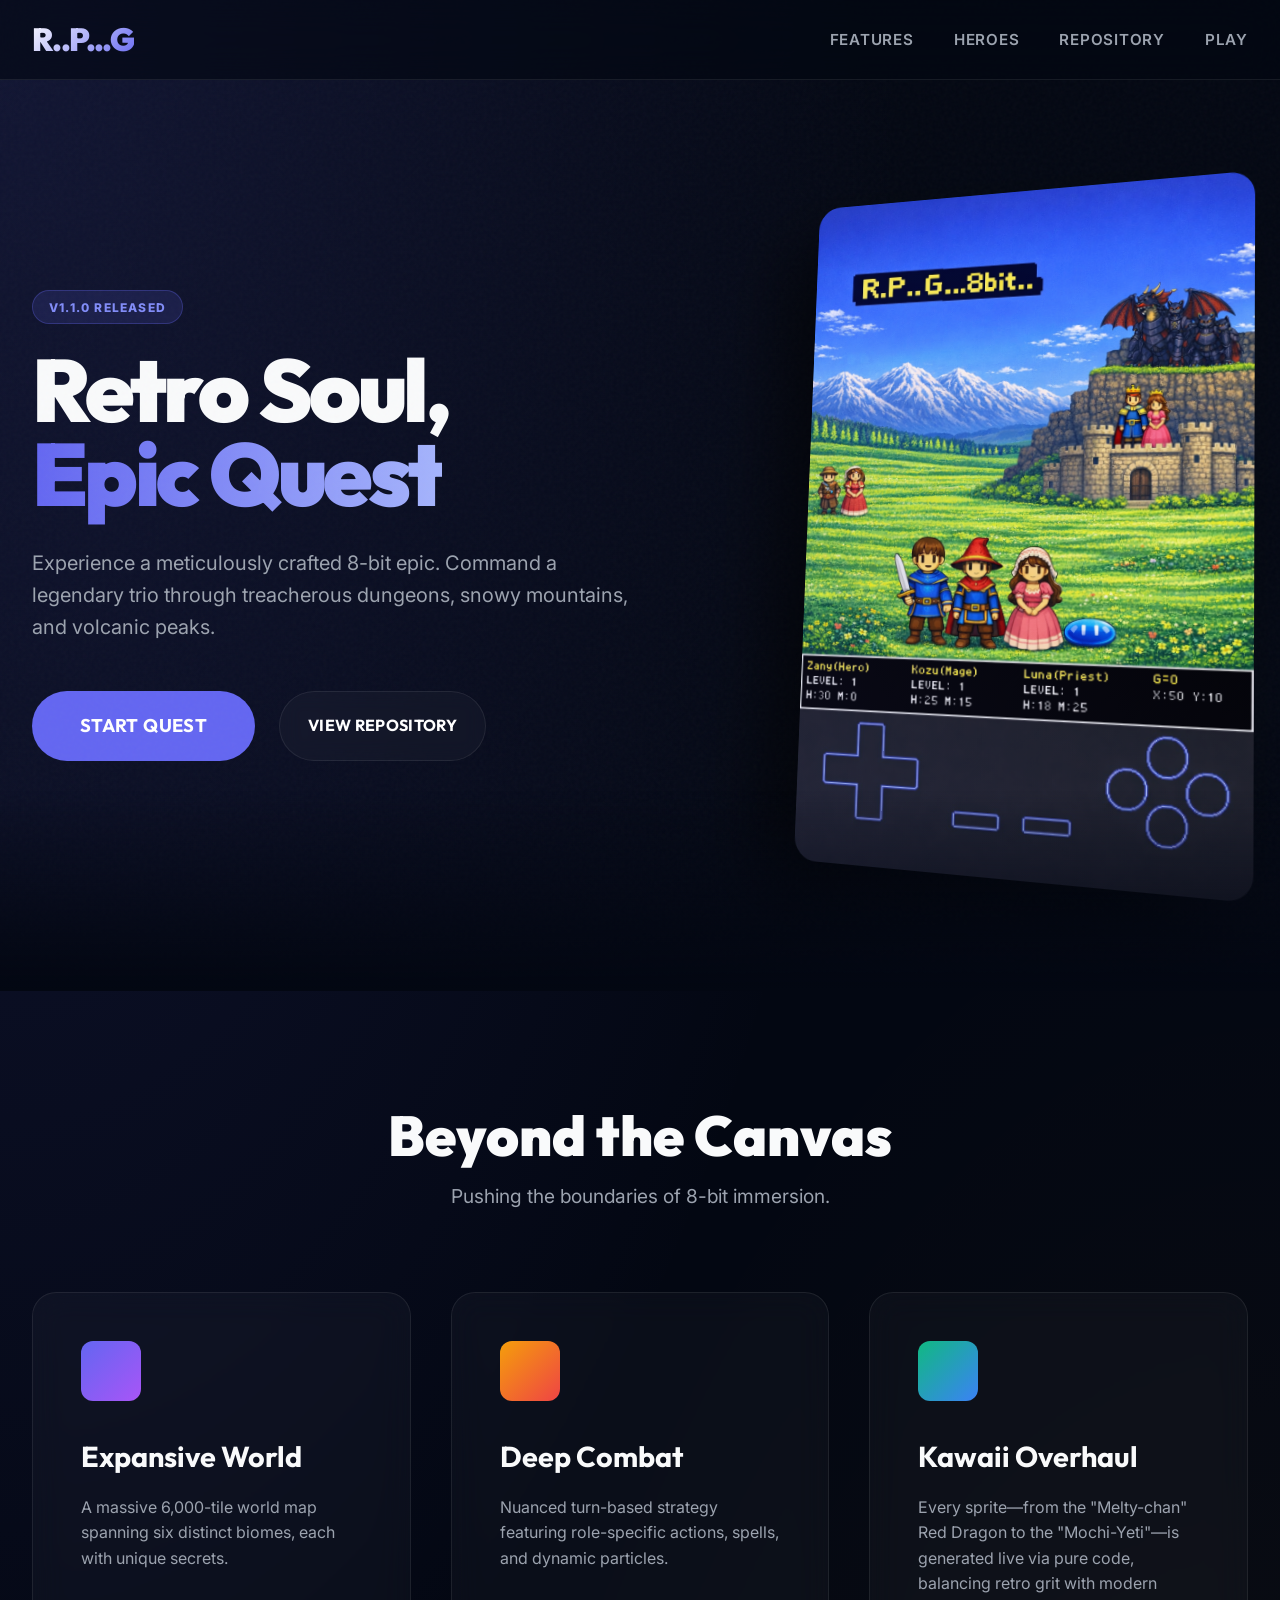
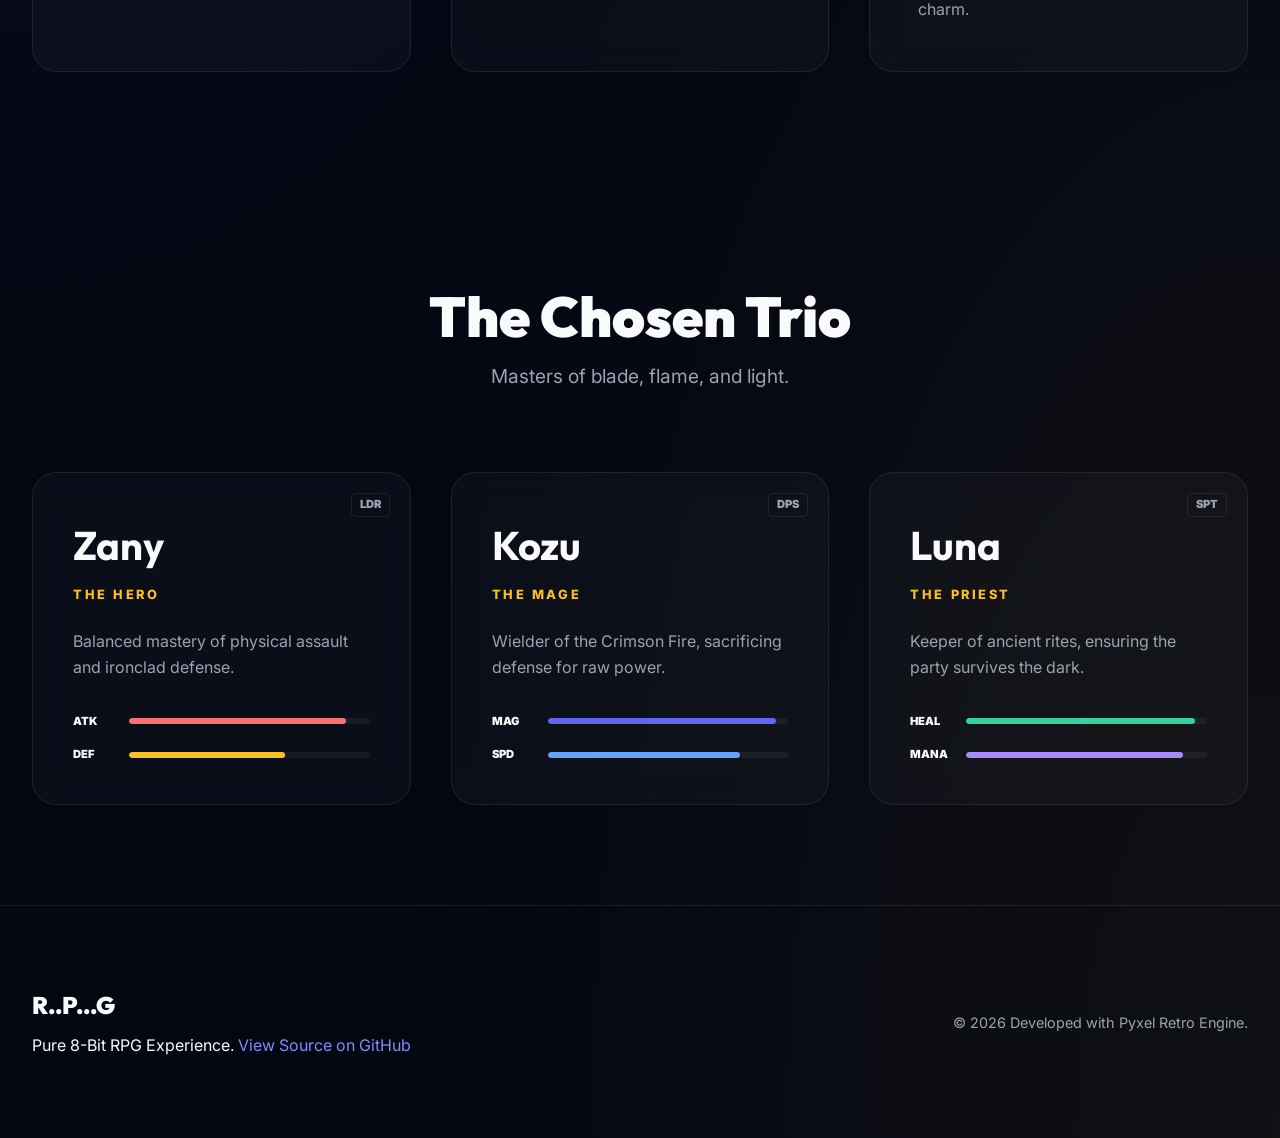
==== commit 549368cd: "Add files via upload" ====
--- a/docs/index.html
+++ b/docs/index.html
@@ -27,9 +27,8 @@
                 </ul>
             </nav>
 
-            <div class="header-actions">
-                <a href="P_P__G___8bit.html" class="btn btn-sm btn-glow">PLAY NOW</a>
-            </div>
+
+
         </div>
     </header>
 
@@ -39,7 +38,7 @@
             <div class="hero-noise"></div>
             <div class="container hero-grid">
                 <div class="hero-content">
-                    <span class="badge">V1.0.0 RELEASED</span>
+                    <span class="badge">V1.1.0 RELEASED</span>
                     <h1 class="hero-title">Retro Soul, <br><span class="accent">Epic Quest</span></h1>
                     <p class="hero-description">Experience a meticulously crafted 8-bit epic. Command a legendary trio through treacherous dungeons, snowy mountains, and volcanic peaks.</p>
                     <div class="hero-cta">
@@ -68,7 +67,7 @@
                     <div class="feature-card glass">
                         <div class="feature-icon ico-map"></div>
                         <h3>Expansive World</h3>
-                        <p>A massive 4,000-tile world map spanning four distinct biomes, each with unique secrets.</p>
+                        <p>A massive 6,000-tile world map spanning six distinct biomes, each with unique secrets.</p>
                     </div>
                     <div class="feature-card glass">
                         <div class="feature-icon ico-swords"></div>
@@ -77,8 +76,8 @@
                     </div>
                     <div class="feature-card glass">
                         <div class="feature-icon ico-star"></div>
-                        <h3>Programmatic Art</h3>
-                        <p>Every sprite, landscape, and particle system is generated live via pure code.</p>
+                        <h3>Kawaii Overhaul</h3>
+                        <p>Every sprite—from the "Melty-chan" Red Dragon to the "Mochi-Yeti"—is generated live via pure code, balancing retro grit with modern charm.</p>
                     </div>
                 </div>
             </div>
--- a/docs/style.css
+++ b/docs/style.css
@@ -111,6 +111,7 @@
     border: none;
     font-family: 'Outfit', sans-serif;
     letter-spacing: 0.02em;
+    touch-action: manipulation;
 }
 
 .btn-sm { padding: 0.5rem 1.25rem; font-size: 0.85rem; }
@@ -257,6 +258,7 @@
     width: 100%;
     height: 200px;
     background: linear-gradient(to bottom, transparent, var(--bg-dark));
+    pointer-events: none;
 }
 
 /* --- Features --- */
@@ -529,9 +531,38 @@
 }
 
 @media (max-width: 900px) {
+    .hero-section::before {
+        content: '';
+        position: absolute;
+        inset: 0;
+        background: url('assets/bg.png') center/cover no-repeat;
+        opacity: 0.15;
+        z-index: -1;
+    }
     .hero-grid { grid-template-columns: 1fr; text-align: center; }
     .hero-cta { justify-content: center; }
     .hero-description { margin-inline: auto; }
     .hero-visual { display: none; }
     .footer-content { flex-direction: column; gap: 2rem; text-align: center; }
-}
+
+    /* Header Mobile Adjustments */
+    header {
+        height: auto;
+        padding: 1rem 0;
+    }
+
+    .nav-container {
+        flex-direction: column;
+        gap: 1.5rem;
+    }
+
+    nav ul {
+        flex-wrap: wrap;
+        justify-content: center;
+        gap: 1rem;
+    }
+
+    .nav-link {
+        font-size: 0.8rem;
+    }
+}
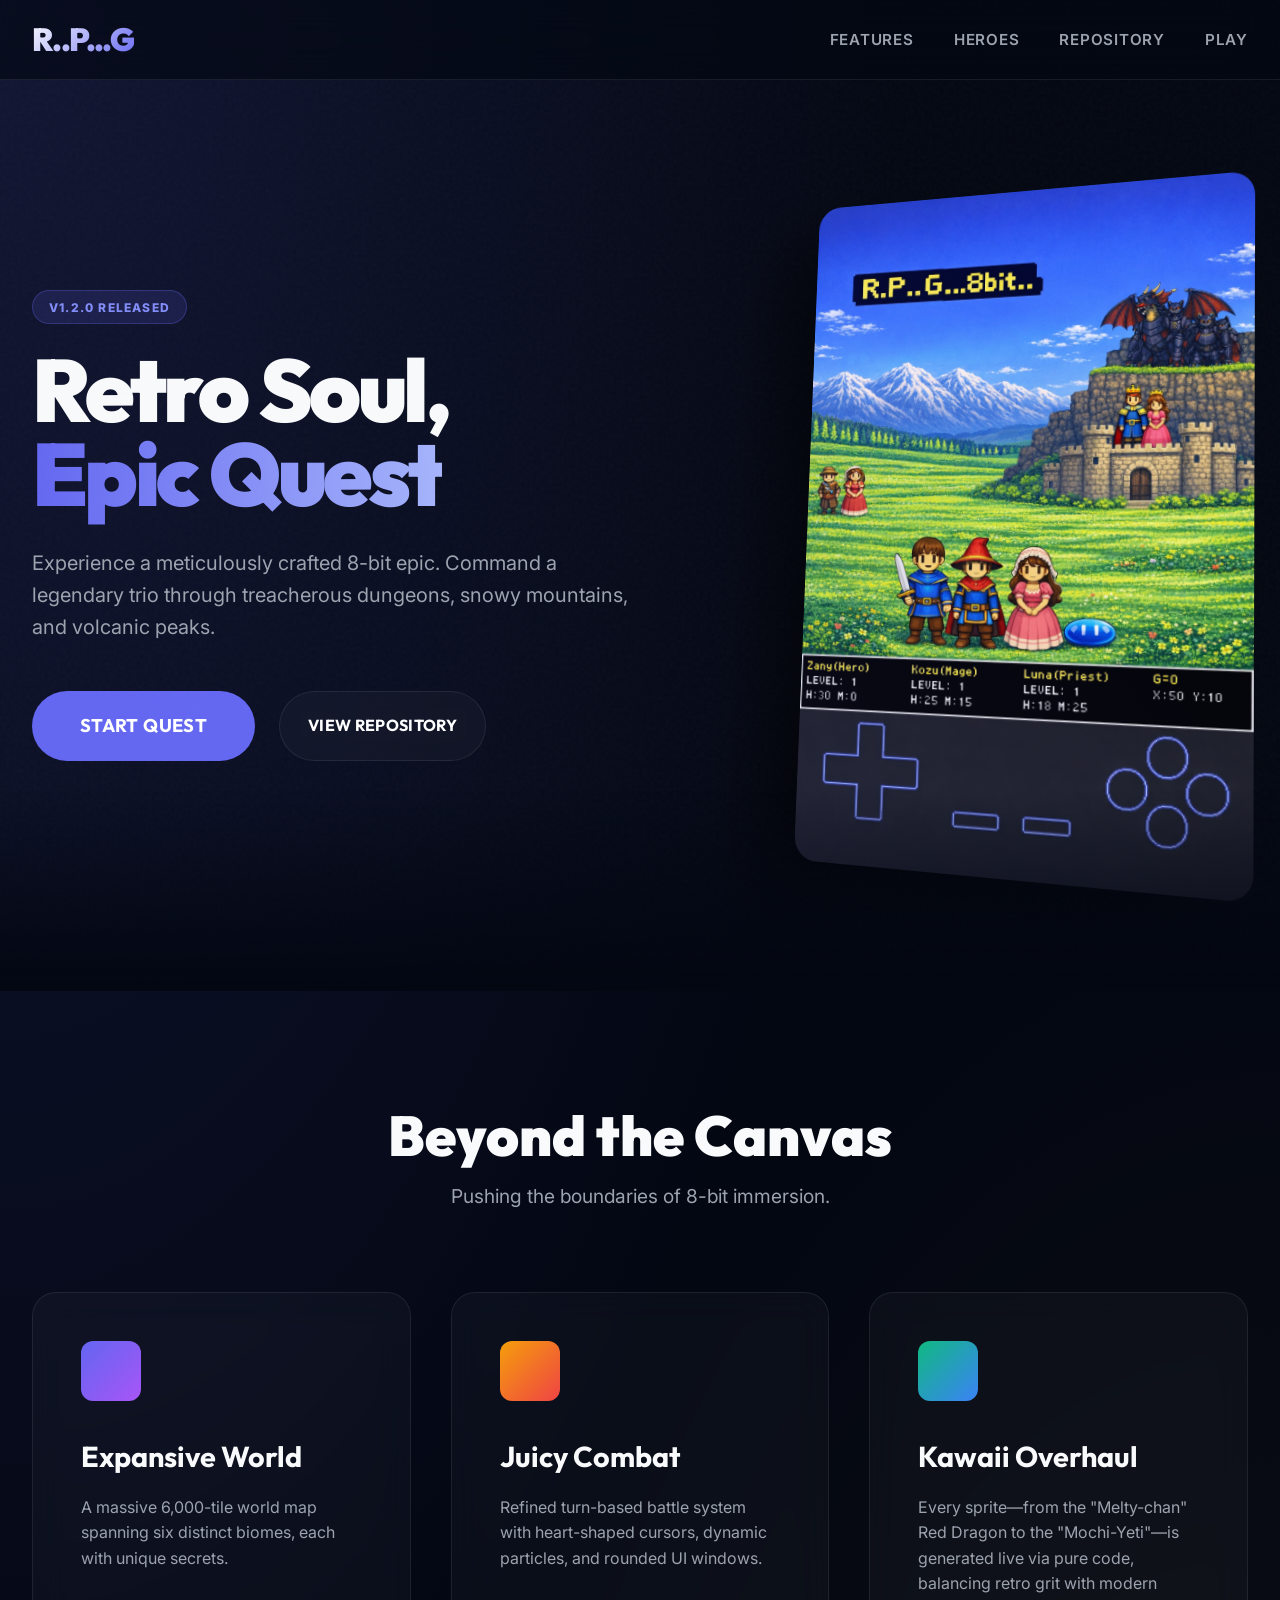
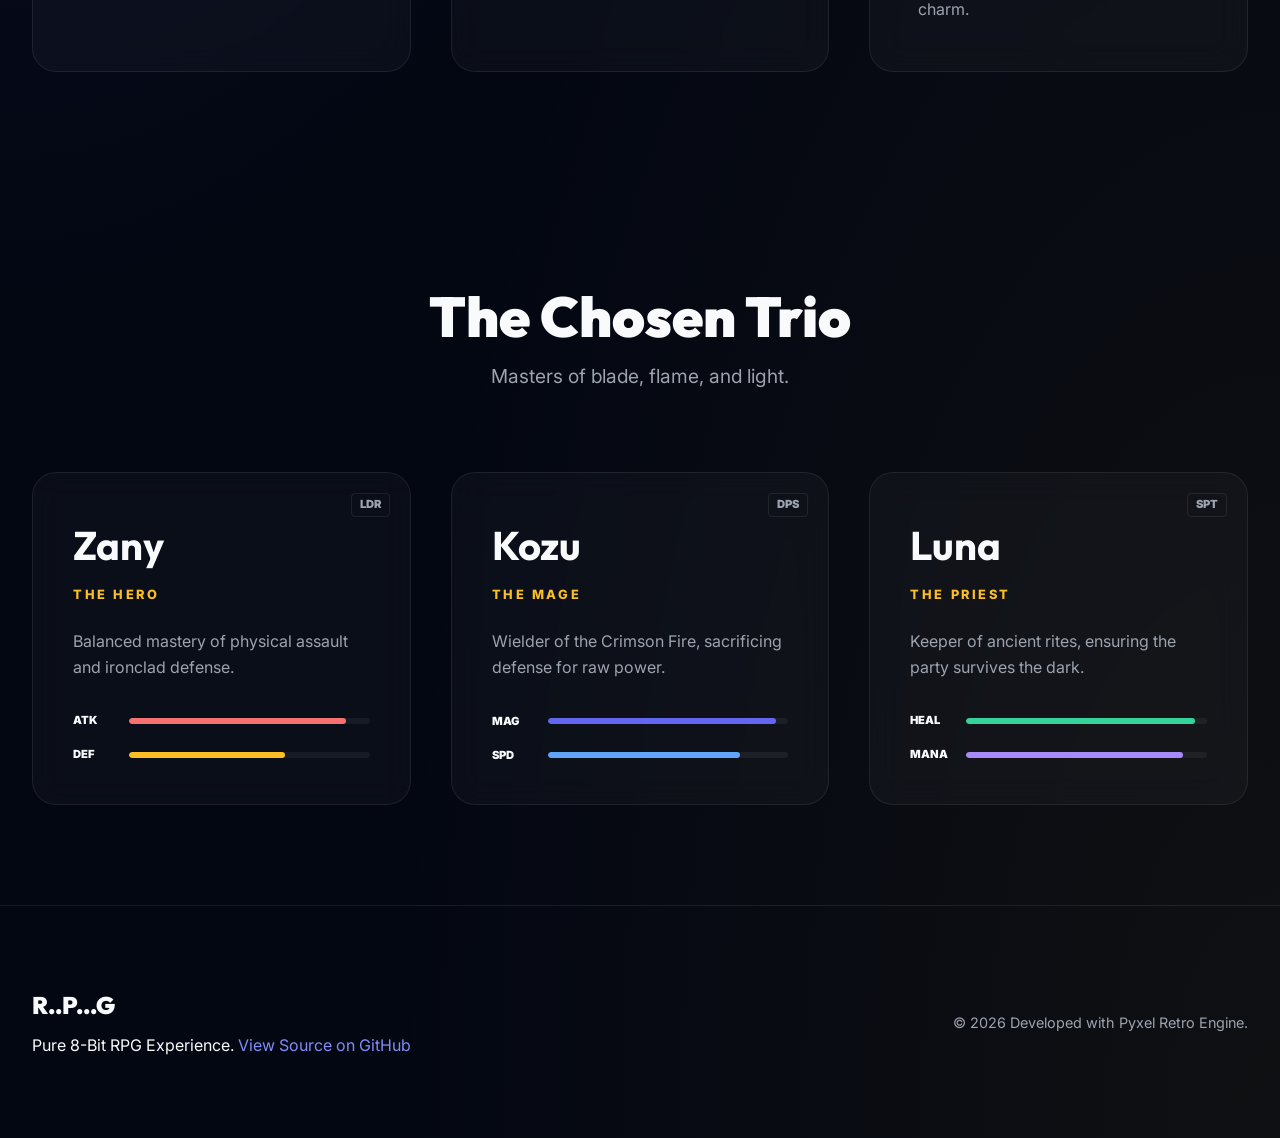
==== commit c664c5b7: "Add files via upload" ====
--- a/docs/index.html
+++ b/docs/index.html
@@ -38,7 +38,7 @@
             <div class="hero-noise"></div>
             <div class="container hero-grid">
                 <div class="hero-content">
-                    <span class="badge">V1.1.0 RELEASED</span>
+                    <span class="badge">V1.2.0 RELEASED</span>
                     <h1 class="hero-title">Retro Soul, <br><span class="accent">Epic Quest</span></h1>
                     <p class="hero-description">Experience a meticulously crafted 8-bit epic. Command a legendary trio through treacherous dungeons, snowy mountains, and volcanic peaks.</p>
                     <div class="hero-cta">
@@ -71,8 +71,8 @@
                     </div>
                     <div class="feature-card glass">
                         <div class="feature-icon ico-swords"></div>
-                        <h3>Deep Combat</h3>
-                        <p>Nuanced turn-based strategy featuring role-specific actions, spells, and dynamic particles.</p>
+                        <h3>Juicy Combat</h3>
+                        <p>Refined turn-based battle system with heart-shaped cursors, dynamic particles, and rounded UI windows.</p>
                     </div>
                     <div class="feature-card glass">
                         <div class="feature-icon ico-star"></div>
